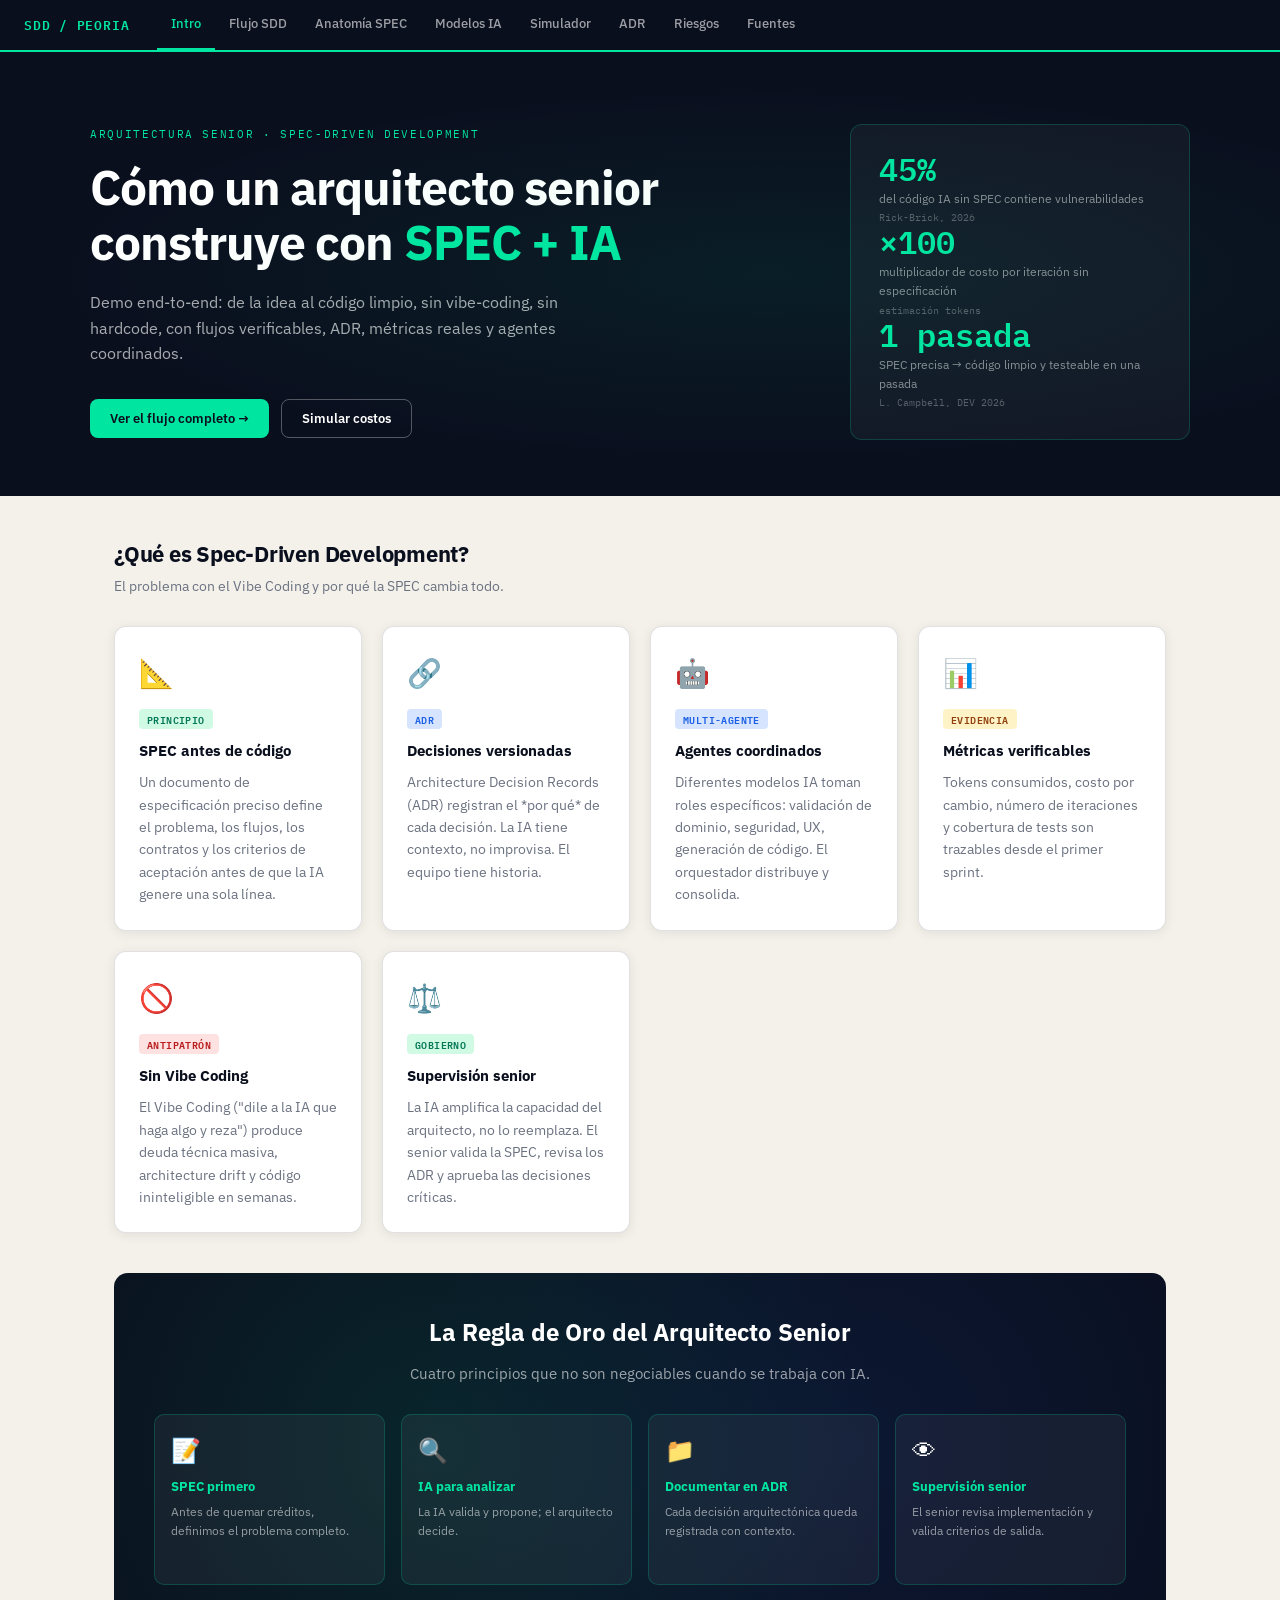
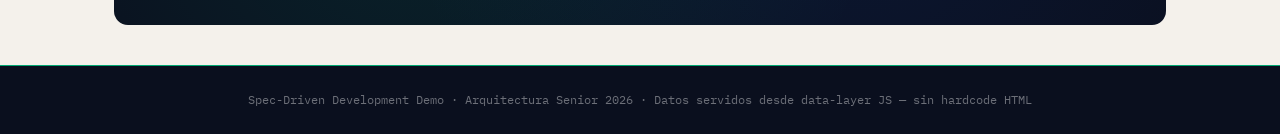
==== index.html @ 41641bf5 "Add index" ====
<!DOCTYPE html>
<html lang="es">
<head>
<meta charset="UTF-8">
<meta name="viewport" content="width=device-width, initial-scale=1.0">
<title>Spec-Driven Development — Demo Arquitectura Senior</title>
<link rel="preconnect" href="https://fonts.googleapis.com">
<link href="https://fonts.googleapis.com/css2?family=IBM+Plex+Mono:wght@300;400;600&family=IBM+Plex+Sans:wght@300;400;600;700&display=swap" rel="stylesheet">
<style>
/* ══════════════════════════════════════
   DESIGN SYSTEM — CSS VARIABLES
══════════════════════════════════════ */
:root {
  --ink:       #0a0f1e;
  --paper:     #f4f1eb;
  --signal:    #00e5a0;
  --signal-dim:#00a872;
  --accent:    #ff4b6e;
  --blue:      #1a5fe4;
  --blue-lt:   #d6e4ff;
  --warn:      #f59e0b;
  --muted:     #6b7280;
  --border:    rgba(10,15,30,0.12);
  --card-bg:   #ffffff;
  --mono:      'IBM Plex Mono', monospace;
  --sans:      'IBM Plex Sans', sans-serif;
  --radius:    8px;
  --shadow:    0 2px 12px rgba(10,15,30,0.08);
  --shadow-lg: 0 8px 40px rgba(10,15,30,0.13);
}

/* ══════════════════════════════════════
   RESET + BASE
══════════════════════════════════════ */
*, *::before, *::after { box-sizing: border-box; margin: 0; padding: 0; }
html { scroll-behavior: smooth; }
body {
  font-family: var(--sans);
  background: var(--paper);
  color: var(--ink);
  min-height: 100vh;
  font-size: 15px;
  line-height: 1.6;
}
a { color: var(--blue); text-decoration: none; }
a:hover { text-decoration: underline; }
code, .mono { font-family: var(--mono); }

/* ══════════════════════════════════════
   NAV
══════════════════════════════════════ */
nav {
  position: sticky;
  top: 0;
  z-index: 100;
  background: var(--ink);
  color: #fff;
  display: flex;
  align-items: center;
  gap: 0;
  height: 52px;
  padding: 0 24px;
  border-bottom: 2px solid var(--signal);
  overflow-x: auto;
}
nav .brand {
  font-family: var(--mono);
  font-size: 13px;
  color: var(--signal);
  letter-spacing: 0.06em;
  white-space: nowrap;
  margin-right: 28px;
  font-weight: 600;
}
nav button {
  background: none;
  border: none;
  color: rgba(255,255,255,0.6);
  font-family: var(--sans);
  font-size: 13px;
  padding: 0 14px;
  height: 52px;
  cursor: pointer;
  white-space: nowrap;
  transition: color 0.15s, border-bottom 0.15s;
  border-bottom: 3px solid transparent;
  font-weight: 500;
}
nav button:hover { color: #fff; }
nav button.active { color: var(--signal); border-bottom-color: var(--signal); }

/* ══════════════════════════════════════
   HERO
══════════════════════════════════════ */
.hero {
  background: var(--ink);
  color: #fff;
  padding: 72px 24px 56px;
  position: relative;
  overflow: hidden;
}
.hero::before {
  content: '';
  position: absolute;
  inset: 0;
  background: radial-gradient(ellipse 80% 60% at 60% 50%, rgba(0,229,160,0.07) 0%, transparent 70%);
  pointer-events: none;
}
.hero-grid {
  max-width: 1100px;
  margin: 0 auto;
  display: grid;
  grid-template-columns: 1fr 340px;
  gap: 48px;
  align-items: center;
}
.hero-eyebrow {
  font-family: var(--mono);
  font-size: 11px;
  color: var(--signal);
  letter-spacing: 0.15em;
  text-transform: uppercase;
  margin-bottom: 16px;
}
.hero h1 {
  font-size: clamp(28px, 4vw, 48px);
  font-weight: 700;
  line-height: 1.15;
  margin-bottom: 20px;
  letter-spacing: -0.02em;
}
.hero h1 span { color: var(--signal); }
.hero-sub {
  color: rgba(255,255,255,0.65);
  font-size: 16px;
  max-width: 520px;
  margin-bottom: 32px;
}
.hero-ctas { display: flex; gap: 12px; flex-wrap: wrap; }
.btn {
  display: inline-flex;
  align-items: center;
  gap: 6px;
  padding: 10px 20px;
  border-radius: var(--radius);
  font-size: 13px;
  font-weight: 600;
  cursor: pointer;
  border: none;
  transition: transform 0.12s, box-shadow 0.12s, opacity 0.12s;
  font-family: var(--sans);
}
.btn:hover { transform: translateY(-1px); box-shadow: 0 4px 16px rgba(0,0,0,0.2); }
.btn:active { transform: none; }
.btn-primary { background: var(--signal); color: var(--ink); }
.btn-outline { background: transparent; color: #fff; border: 1.5px solid rgba(255,255,255,0.3); }
.btn-outline:hover { border-color: var(--signal); color: var(--signal); }
.btn-sm { padding: 7px 14px; font-size: 12px; }

.hero-stat-box {
  background: rgba(255,255,255,0.04);
  border: 1px solid rgba(0,229,160,0.2);
  border-radius: 12px;
  padding: 28px;
  display: flex;
  flex-direction: column;
  gap: 20px;
}
.hero-stat {
  display: flex;
  flex-direction: column;
}
.hero-stat .num {
  font-family: var(--mono);
  font-size: 32px;
  font-weight: 600;
  color: var(--signal);
  line-height: 1;
}
.hero-stat .label {
  font-size: 12px;
  color: rgba(255,255,255,0.5);
  margin-top: 4px;
}
.hero-stat .src {
  font-size: 10px;
  color: rgba(255,255,255,0.3);
  font-family: var(--mono);
  margin-top: 2px;
}

/* ══════════════════════════════════════
   LAYOUT
══════════════════════════════════════ */
.page { display: none; animation: fadeIn 0.2s ease; }
.page.active { display: block; }
@keyframes fadeIn { from { opacity: 0; transform: translateY(6px); } to { opacity: 1; transform: none; } }

.container {
  max-width: 1100px;
  margin: 0 auto;
  padding: 40px 24px;
}

.section-head {
  margin-bottom: 28px;
}
.section-head h2 {
  font-size: 22px;
  font-weight: 700;
  letter-spacing: -0.01em;
}
.section-head p {
  color: var(--muted);
  font-size: 14px;
  margin-top: 4px;
}
.tag {
  display: inline-block;
  font-family: var(--mono);
  font-size: 10px;
  padding: 2px 8px;
  border-radius: 4px;
  background: var(--blue-lt);
  color: var(--blue);
  letter-spacing: 0.04em;
  font-weight: 600;
  text-transform: uppercase;
  margin-right: 6px;
  margin-bottom: 10px;
}
.tag.green { background: #d1fae5; color: #047857; }
.tag.red   { background: #fee2e2; color: #b91c1c; }
.tag.warn  { background: #fef3c7; color: #92400e; }
.tag.mono  { background: var(--ink); color: var(--signal); }

/* ══════════════════════════════════════
   CARDS
══════════════════════════════════════ */
.card {
  background: var(--card-bg);
  border: 1px solid var(--border);
  border-radius: 12px;
  padding: 24px;
  box-shadow: var(--shadow);
}
.card-grid {
  display: grid;
  gap: 20px;
}
.card-grid.col2 { grid-template-columns: repeat(auto-fit, minmax(300px, 1fr)); }
.card-grid.col3 { grid-template-columns: repeat(auto-fit, minmax(220px, 1fr)); }
.card h3 {
  font-size: 15px;
  font-weight: 700;
  margin-bottom: 8px;
}
.card p { font-size: 14px; color: var(--muted); }

/* ══════════════════════════════════════
   FLOW / TIMELINE
══════════════════════════════════════ */
.flow {
  display: flex;
  flex-direction: column;
  gap: 0;
  position: relative;
}
.flow-step {
  display: grid;
  grid-template-columns: 48px 1fr;
  gap: 0 20px;
  position: relative;
}
.flow-step + .flow-step .step-line { top: 0; }
.step-col {
  display: flex;
  flex-direction: column;
  align-items: center;
}
.step-num {
  width: 40px;
  height: 40px;
  border-radius: 50%;
  background: var(--ink);
  color: var(--signal);
  display: flex;
  align-items: center;
  justify-content: center;
  font-family: var(--mono);
  font-size: 13px;
  font-weight: 600;
  flex-shrink: 0;
  position: relative;
  z-index: 2;
  border: 2px solid var(--signal);
}
.step-line {
  flex: 1;
  width: 2px;
  background: linear-gradient(to bottom, var(--signal), var(--border));
  min-height: 32px;
}
.step-body {
  padding: 4px 0 36px;
}
.step-body h4 {
  font-size: 15px;
  font-weight: 700;
  margin-bottom: 6px;
}
.step-body p { font-size: 13.5px; color: var(--muted); margin-bottom: 10px; }
.step-body .detail {
  background: var(--paper);
  border-left: 3px solid var(--signal);
  border-radius: 0 6px 6px 0;
  padding: 10px 14px;
  font-size: 13px;
  color: var(--ink);
}
.step-body .detail strong { color: var(--signal-dim); }

/* ══════════════════════════════════════
   TABLE
══════════════════════════════════════ */
.table-wrap { overflow-x: auto; border-radius: 10px; border: 1px solid var(--border); }
table { width: 100%; border-collapse: collapse; font-size: 13.5px; }
thead th {
  background: var(--ink);
  color: var(--signal);
  font-family: var(--mono);
  font-size: 11px;
  letter-spacing: 0.08em;
  text-transform: uppercase;
  padding: 12px 16px;
  text-align: left;
  font-weight: 400;
}
tbody tr { border-bottom: 1px solid var(--border); }
tbody tr:last-child { border: none; }
tbody tr:hover { background: rgba(0,229,160,0.04); }
tbody td { padding: 11px 16px; vertical-align: top; }
tbody td:first-child { font-weight: 600; }
.badge {
  display: inline-block;
  padding: 2px 8px;
  border-radius: 20px;
  font-size: 11px;
  font-weight: 600;
}
.badge.green { background: #d1fae5; color: #047857; }
.badge.blue  { background: var(--blue-lt); color: var(--blue); }
.badge.red   { background: #fee2e2; color: #b91c1c; }

/* ══════════════════════════════════════
   SIMULATOR
══════════════════════════════════════ */
.sim-grid {
  display: grid;
  grid-template-columns: 1fr 1fr;
  gap: 24px;
  align-items: start;
}
.sim-form label {
  display: block;
  font-size: 12px;
  font-weight: 600;
  color: var(--muted);
  text-transform: uppercase;
  letter-spacing: 0.06em;
  margin-bottom: 5px;
}
.sim-form select,
.sim-form input[type=range],
.sim-form input[type=number] {
  width: 100%;
  font-family: var(--sans);
  font-size: 14px;
  padding: 9px 12px;
  border: 1.5px solid var(--border);
  border-radius: var(--radius);
  background: var(--paper);
  color: var(--ink);
  margin-bottom: 18px;
  appearance: none;
  outline: none;
  transition: border-color 0.15s;
}
.sim-form select:focus,
.sim-form input:focus { border-color: var(--signal); }
.sim-form input[type=range] {
  padding: 0;
  height: 6px;
  accent-color: var(--signal);
  background: var(--border);
  cursor: pointer;
}
.sim-result {
  background: var(--ink);
  border-radius: 12px;
  padding: 28px;
  color: #fff;
  font-family: var(--mono);
}
.sim-result .res-label {
  font-size: 11px;
  color: rgba(255,255,255,0.4);
  letter-spacing: 0.08em;
  text-transform: uppercase;
  margin-bottom: 4px;
}
.sim-result .res-val {
  font-size: 36px;
  color: var(--signal);
  font-weight: 600;
  margin-bottom: 20px;
}
.sim-breakdown {
  display: flex;
  flex-direction: column;
  gap: 8px;
}
.sim-breakdown .row {
  display: flex;
  justify-content: space-between;
  font-size: 12px;
  border-bottom: 1px solid rgba(255,255,255,0.07);
  padding-bottom: 6px;
  color: rgba(255,255,255,0.65);
}
.sim-breakdown .row span:last-child { color: #fff; font-weight: 600; }
.mini-chart {
  margin-top: 20px;
  display: flex;
  gap: 8px;
  align-items: flex-end;
  height: 80px;
}
.mini-bar {
  flex: 1;
  border-radius: 4px 4px 0 0;
  min-height: 8px;
  transition: height 0.35s cubic-bezier(0.34,1.56,0.64,1);
  display: flex;
  align-items: flex-start;
  justify-content: center;
  padding-top: 4px;
  font-size: 10px;
  font-weight: 600;
}

/* ══════════════════════════════════════
   SPEC ANATOMY
══════════════════════════════════════ */
.spec-anatomy {
  display: grid;
  grid-template-columns: 1fr 1fr;
  gap: 24px;
}
.spec-block {
  border: 1px solid var(--border);
  border-radius: 10px;
  overflow: hidden;
}
.spec-block-head {
  background: var(--ink);
  color: var(--signal);
  font-family: var(--mono);
  font-size: 11px;
  letter-spacing: 0.08em;
  text-transform: uppercase;
  padding: 10px 16px;
}
.spec-block-body {
  padding: 16px;
  background: #fff;
  font-size: 13px;
}
.spec-block-body li {
  list-style: none;
  padding: 5px 0;
  border-bottom: 1px solid var(--border);
  display: flex;
  align-items: flex-start;
  gap: 8px;
}
.spec-block-body li:last-child { border: none; }
.spec-block-body li::before {
  content: '→';
  color: var(--signal-dim);
  font-family: var(--mono);
  flex-shrink: 0;
}

/* ══════════════════════════════════════
   QUOTES
══════════════════════════════════════ */
.quote-card {
  border-left: 4px solid var(--signal);
  background: var(--card-bg);
  border-radius: 0 10px 10px 0;
  padding: 18px 20px;
  margin-bottom: 16px;
  box-shadow: var(--shadow);
}
.quote-card blockquote {
  font-size: 15px;
  font-style: italic;
  color: var(--ink);
  margin-bottom: 8px;
  line-height: 1.6;
}
.quote-card cite {
  font-size: 12px;
  color: var(--muted);
  font-family: var(--mono);
}

/* ══════════════════════════════════════
   ADR
══════════════════════════════════════ */
.adr-card {
  border: 1px solid var(--border);
  border-radius: 10px;
  overflow: hidden;
  margin-bottom: 16px;
}
.adr-head {
  display: flex;
  align-items: center;
  gap: 12px;
  padding: 14px 18px;
  background: var(--paper);
  cursor: pointer;
  user-select: none;
}
.adr-head:hover { background: #ede9e0; }
.adr-id {
  font-family: var(--mono);
  font-size: 11px;
  color: var(--muted);
  flex-shrink: 0;
}
.adr-title { font-size: 14px; font-weight: 600; flex: 1; }
.adr-status { font-size: 11px; }
.adr-chevron {
  font-size: 12px;
  color: var(--muted);
  transition: transform 0.2s;
}
.adr-body {
  display: none;
  padding: 18px;
  background: #fff;
  font-size: 13.5px;
  color: var(--ink);
  border-top: 1px solid var(--border);
}
.adr-body.open { display: block; }
.adr-body h5 {
  font-size: 11px;
  font-family: var(--mono);
  text-transform: uppercase;
  letter-spacing: 0.08em;
  color: var(--muted);
  margin: 12px 0 4px;
}
.adr-body h5:first-child { margin-top: 0; }

/* ══════════════════════════════════════
   RISK MATRIX
══════════════════════════════════════ */
.risk-grid {
  display: grid;
  grid-template-columns: repeat(3, 1fr);
  gap: 14px;
}
.risk-item {
  background: var(--card-bg);
  border: 1px solid var(--border);
  border-radius: 10px;
  padding: 18px;
  border-top: 4px solid;
}
.risk-item.high { border-top-color: var(--accent); }
.risk-item.med  { border-top-color: var(--warn); }
.risk-item.low  { border-top-color: var(--signal); }
.risk-label {
  font-size: 10px;
  font-weight: 700;
  text-transform: uppercase;
  letter-spacing: 0.1em;
  margin-bottom: 6px;
}
.risk-item.high .risk-label { color: var(--accent); }
.risk-item.med  .risk-label { color: var(--warn); }
.risk-item.low  .risk-label { color: var(--signal-dim); }
.risk-item h4 { font-size: 14px; margin-bottom: 6px; }
.risk-item p  { font-size: 12.5px; color: var(--muted); }
.risk-item .mit {
  margin-top: 10px;
  padding: 8px 10px;
  background: var(--paper);
  border-radius: 6px;
  font-size: 12px;
  font-style: italic;
}

/* ══════════════════════════════════════
   GOLDEN RULE
══════════════════════════════════════ */
.golden {
  background: var(--ink);
  border-radius: 14px;
  padding: 40px;
  color: #fff;
  text-align: center;
  position: relative;
  overflow: hidden;
}
.golden::before {
  content: '';
  position: absolute;
  inset: 0;
  background: radial-gradient(circle at 30% 50%, rgba(0,229,160,0.1), transparent 60%),
              radial-gradient(circle at 70% 50%, rgba(26,95,228,0.1), transparent 60%);
}
.golden h2 {
  font-size: 24px;
  font-weight: 700;
  margin-bottom: 10px;
  position: relative;
}
.golden p { color: rgba(255,255,255,0.6); position: relative; margin-bottom: 28px; }
.golden-rules {
  display: grid;
  grid-template-columns: repeat(auto-fit, minmax(200px, 1fr));
  gap: 16px;
  position: relative;
  text-align: left;
}
.golden-rule-item {
  background: rgba(255,255,255,0.05);
  border: 1px solid rgba(0,229,160,0.2);
  border-radius: 10px;
  padding: 16px;
}
.golden-rule-item .icon { font-size: 24px; margin-bottom: 8px; }
.golden-rule-item h4 { font-size: 13px; font-weight: 700; color: var(--signal); margin-bottom: 4px; }
.golden-rule-item p { font-size: 12px; color: rgba(255,255,255,0.55); }

/* ══════════════════════════════════════
   FOOTER
══════════════════════════════════════ */
footer {
  background: var(--ink);
  color: rgba(255,255,255,0.4);
  text-align: center;
  padding: 24px;
  font-family: var(--mono);
  font-size: 12px;
  border-top: 1px solid var(--signal-dim);
}

/* ══════════════════════════════════════
   RESPONSIVE
══════════════════════════════════════ */
@media (max-width: 720px) {
  .hero-grid  { grid-template-columns: 1fr; }
  .hero-stat-box { display: none; }
  .sim-grid   { grid-template-columns: 1fr; }
  .spec-anatomy { grid-template-columns: 1fr; }
  .risk-grid  { grid-template-columns: 1fr; }
}
</style>
</head>
<body>

<!-- ═══════════════════════ NAV ═══════════════════════ -->
<nav>
  <div class="brand">SDD / PEORIA</div>
  <button class="active" onclick="showPage('intro',this)">Intro</button>
  <button onclick="showPage('flujo',this)">Flujo SDD</button>
  <button onclick="showPage('spec',this)">Anatomía SPEC</button>
  <button onclick="showPage('modelos',this)">Modelos IA</button>
  <button onclick="showPage('sim',this)">Simulador</button>
  <button onclick="showPage('adr',this)">ADR</button>
  <button onclick="showPage('riesgos',this)">Riesgos</button>
  <button onclick="showPage('fuentes',this)">Fuentes</button>
</nav>

<!-- ═══════════════════════ HERO ═══════════════════════ -->
<div class="hero">
  <div class="hero-grid">
    <div>
      <div class="hero-eyebrow">Arquitectura Senior · Spec-Driven Development</div>
      <h1>Cómo un arquitecto senior<br>construye con <span>SPEC + IA</span></h1>
      <p class="hero-sub">
        Demo end-to-end: de la idea al código limpio, sin vibe-coding, sin hardcode,
        con flujos verificables, ADR, métricas reales y agentes coordinados.
      </p>
      <div class="hero-ctas">
        <button class="btn btn-primary" onclick="showPage('flujo', document.querySelectorAll('nav button')[1])">Ver el flujo completo →</button>
        <button class="btn btn-outline" onclick="showPage('sim', document.querySelectorAll('nav button')[4])">Simular costos</button>
      </div>
    </div>
    <div class="hero-stat-box">
      <!-- stats rendered by JS from DATA layer -->
      <div id="hero-stats"></div>
    </div>
  </div>
</div>

<!-- ═══════════════════════ PAGES ═══════════════════════ -->

<!-- PAGE: INTRO -->
<div id="page-intro" class="page active">
  <div class="container">
    <div class="section-head">
      <h2>¿Qué es Spec-Driven Development?</h2>
      <p>El problema con el Vibe Coding y por qué la SPEC cambia todo.</p>
    </div>
    <div id="intro-cards" class="card-grid col3"></div>

    <div style="margin-top:40px;" class="golden" id="golden-rule-section"></div>
  </div>
</div>

<!-- PAGE: FLUJO -->
<div id="page-flujo" class="page">
  <div class="container">
    <div class="section-head">
      <h2>Flujo completo — De la idea al código</h2>
      <p>Cada paso con responsables, artefactos y criterios de salida. Sin hardcode.</p>
    </div>
    <div id="flow-render" class="flow"></div>
  </div>
</div>

<!-- PAGE: SPEC -->
<div id="page-spec" class="page">
  <div class="container">
    <div class="section-head">
      <h2>Anatomía de una SPEC</h2>
      <p>Qué contiene, qué evita, y por qué cada sección existe.</p>
    </div>
    <div class="spec-anatomy" id="spec-anatomy"></div>
    <div style="margin-top:32px;" class="section-head">
      <h2>Ejemplo de SPEC real: Login seguro</h2>
    </div>
    <div class="card" id="spec-example"></div>
  </div>
</div>

<!-- PAGE: MODELOS -->
<div id="page-modelos" class="page">
  <div class="container">
    <div class="section-head">
      <h2>Catálogo de Modelos IA</h2>
      <p>Datos generados dinámicamente desde el data-layer. Sin hardcode en HTML.</p>
    </div>
    <div class="table-wrap">
      <table>
        <thead id="models-thead"></thead>
        <tbody id="models-tbody"></tbody>
      </table>
    </div>
    <div style="margin-top:28px;" class="section-head">
      <h2>Agentes y roles en Spec-Driven</h2>
      <p>Cómo se coordinan los modelos según el tipo de tarea.</p>
    </div>
    <div class="card-grid col3" id="agents-grid"></div>
  </div>
</div>

<!-- PAGE: SIMULADOR -->
<div id="page-sim" class="page">
  <div class="container">
    <div class="section-head">
      <h2>Simulador de costos IA</h2>
      <p>Calcula el costo real de iterar con o sin SPEC. Todos los valores son dinámicos.</p>
    </div>
    <div class="sim-grid">
      <div class="sim-form card" id="sim-form-card"></div>
      <div class="sim-result" id="sim-result-card">
        <div class="res-label">Costo estimado</div>
        <div class="res-val" id="sim-cost">USD 0.00</div>
        <div class="sim-breakdown" id="sim-breakdown"></div>
        <div class="mini-chart" id="mini-chart"></div>
      </div>
    </div>
  </div>
</div>

<!-- PAGE: ADR -->
<div id="page-adr" class="page">
  <div class="container">
    <div class="section-head">
      <h2>Architecture Decision Records (ADR)</h2>
      <p>Decisions versionadas. La IA necesita contexto, no improvisación.</p>
    </div>
    <div id="adr-list"></div>
  </div>
</div>

<!-- PAGE: RIESGOS -->
<div id="page-riesgos" class="page">
  <div class="container">
    <div class="section-head">
      <h2>Matriz de Riesgos</h2>
      <p>Lo que pasa cuando no hay SPEC. Evidencia y mitigación.</p>
    </div>
    <div class="risk-grid" id="risk-grid"></div>
  </div>
</div>

<!-- PAGE: FUENTES -->
<div id="page-fuentes" class="page">
  <div class="container">
    <div class="section-head">
      <h2>Fuentes y Evidencia</h2>
      <p>Toda afirmación tiene respaldo. Libros, papers y comunidades verificables.</p>
    </div>
    <div id="quotes-list"></div>
    <div style="margin-top:32px;" class="section-head">
      <h2>Repositorios y herramientas</h2>
    </div>
    <div class="card-grid col2" id="repos-grid"></div>
  </div>
</div>

<footer>
  Spec-Driven Development Demo · Arquitectura Senior 2026 · Datos servidos desde data-layer JS — sin hardcode HTML
</footer>

<!-- ═══════════════════════ DATA LAYER ═══════════════════════ -->
<script>
/* ────────────────────────────────────────────────────────────
   DATA LAYER — única fuente de verdad.
   Cambiar aquí actualiza TODO el UI automáticamente.
──────────────────────────────────────────────────────────── */
const DATA = {

  heroStats: [
    { num: "45%",  label: "del código IA sin SPEC contiene vulnerabilidades", src: "Rick-Brick, 2026" },
    { num: "×100", label: "multiplicador de costo por iteración sin especificación", src: "estimación tokens" },
    { num: "1 pasada", label: "SPEC precisa → código limpio y testeable en una pasada", src: "L. Campbell, DEV 2026" },
  ],

  introPillars: [
    {
      icon: "📐",
      title: "SPEC antes de código",
      body: "Un documento de especificación preciso define el problema, los flujos, los contratos y los criterios de aceptación antes de que la IA genere una sola línea.",
      tag: "Principio",
      tagType: "green"
    },
    {
      icon: "🔗",
      title: "Decisiones versionadas",
      body: "Architecture Decision Records (ADR) registran el *por qué* de cada decisión. La IA tiene contexto, no improvisa. El equipo tiene historia.",
      tag: "ADR",
      tagType: "blue"
    },
    {
      icon: "🤖",
      title: "Agentes coordinados",
      body: "Diferentes modelos IA toman roles específicos: validación de dominio, seguridad, UX, generación de código. El orquestador distribuye y consolida.",
      tag: "Multi-agente",
      tagType: ""
    },
    {
      icon: "📊",
      title: "Métricas verificables",
      body: "Tokens consumidos, costo por cambio, número de iteraciones y cobertura de tests son trazables desde el primer sprint.",
      tag: "Evidencia",
      tagType: "warn"
    },
    {
      icon: "🚫",
      title: "Sin Vibe Coding",
      body: "El Vibe Coding (\"dile a la IA que haga algo y reza\") produce deuda técnica masiva, architecture drift y código ininteligible en semanas.",
      tag: "Antipatrón",
      tagType: "red"
    },
    {
      icon: "⚖️",
      title: "Supervisión senior",
      body: "La IA amplifica la capacidad del arquitecto, no lo reemplaza. El senior valida la SPEC, revisa los ADR y aprueba las decisiones críticas.",
      tag: "Gobierno",
      tagType: "green"
    },
  ],

  goldenRules: [
    { icon: "📝", title: "SPEC primero",         body: "Antes de quemar créditos, definimos el problema completo." },
    { icon: "🔍", title: "IA para analizar",     body: "La IA valida y propone; el arquitecto decide." },
    { icon: "📁", title: "Documentar en ADR",    body: "Cada decisión arquitectónica queda registrada con contexto." },
    { icon: "👁", title: "Supervisión senior",   body: "El senior revisa implementación y valida criterios de salida." },
  ],

  flowSteps: [
    {
      num: "01",
      title: "Problema y contexto",
      role: "Arquitecto Senior",
      body: "Define el problema con precisión quirúrgica: qué debe hacer el sistema, qué NO debe hacer, stakeholders, restricciones de negocio.",
      detail: "→ Artefacto: Problem Statement Document (PSD)\n→ Criterio de salida: todos los stakeholders firman el problema",
    },
    {
      num: "02",
      title: "Mapeo de flujos (User Stories + Flows)",
      role: "Arquitecto + Product",
      body: "Diseñar los flujos principales como diagramas de secuencia o swimlanes. Ningún flujo implícito. Todo explícito y revisado.",
      detail: "→ Artefacto: Diagrama de secuencia (Mermaid/PlantUML)\n→ Criterio: edge cases documentados, happy path + error paths",
    },
    {
      num: "03",
      title: "SPEC técnica detallada",
      role: "Arquitecto Senior",
      body: "Contratos de API, schemas de datos, reglas de negocio, criterios de aceptación, consideraciones de seguridad y performance.",
      detail: "→ Artefacto: SPEC.md versionado en Git\n→ Criterio: SPEC revisada por peer + QA antes de pasar a IA",
    },
    {
      num: "04",
      title: "Validación con agentes IA",
      role: "Orquestador IA",
      body: "Agentes especializados analizan la SPEC: seguridad, dominio, UX/UI, compliance. Cada agente entrega un informe estructurado.",
      detail: "→ Artefacto: Informe de validación multi-agente\n→ Criterio: 0 bloqueantes de seguridad, dominio aprobado",
    },
    {
      num: "05",
      title: "Generación de código desde SPEC",
      role: "IA + Dev",
      body: "La IA genera código usando la SPEC como contexto completo. Una sola pasada, código limpio, testeable. Sin iteraciones especulativas.",
      detail: "→ Artefacto: PR con código + tests generados\n→ Criterio: cobertura >80%, build verde, lint limpio",
    },
    {
      num: "06",
      title: "Review + ADR",
      role: "Arquitecto Senior",
      body: "El arquitecto revisa el output de la IA, valida contra la SPEC, registra decisiones tomadas en ADR y aprueba o itera.",
      detail: "→ Artefacto: ADR actualizado, PR aprobado\n→ Criterio: SPEC cumplida, deuda técnica documentada",
    },
    {
      num: "07",
      title: "Deploy + observabilidad",
      role: "DevOps + Arquitecto",
      body: "Deploy con feature flags, métricas de tokens/costo registradas, logs de decisiones IA trazables en la plataforma de observabilidad.",
      detail: "→ Artefacto: Dashboard de métricas, logs en Datadog/GCP\n→ Criterio: SLOs definidos en SPEC cumplidos",
    },
  ],

  specSections: [
    {
      head: "Qué INCLUYE una buena SPEC",
      items: [
        "Descripción del problema y contexto de negocio",
        "Flujos de usuario (happy path + error paths)",
        "Contratos de API (endpoints, schemas, códigos de respuesta)",
        "Reglas de negocio y validaciones explícitas",
        "Criterios de aceptación medibles",
        "Consideraciones de seguridad y compliance",
        "Restricciones de performance (latencia, throughput)",
        "Decisiones arquitectónicas (patrón, tecnología, razón)",
      ]
    },
    {
      head: "Qué EVITA una buena SPEC",
      items: [
        "Lenguaje ambiguo ('el sistema debería ser rápido')",
        "Flujos implícitos no documentados",
        "Suposiciones sobre el estado actual del sistema",
        "Decisiones de implementación sin justificación",
        "Criterios de aceptación subjetivos",
        "Omitir edge cases y estados de error",
        "No versionar la SPEC junto al código",
        "SPEC desactualizada respecto a la implementación",
      ]
    }
  ],

  specExample: {
    title: "SPEC: Implementar Login Seguro con MFA",
    sections: [
      {
        head: "CONTEXTO",
        body: "El sistema de autenticación actual usa solo password. Se requiere MFA para cumplir SOC2. Afecta a 50k usuarios activos. Plazo: Sprint 14."
      },
      {
        head: "FLUJO PRINCIPAL",
        body: "Usuario ingresa email → Sistema valida existencia → Sistema envía TOTP por email/app → Usuario ingresa código → Sistema valida (ventana ±30s) → Genera JWT con claim mfa:true → Redirige a dashboard."
      },
      {
        head: "CONTRATOS API",
        body: "POST /auth/mfa/init → { userId } → { challengeId, expiresAt }\nPOST /auth/mfa/verify → { challengeId, code } → { accessToken, refreshToken } | 401 { error: 'invalid_code' | 'expired' }"
      },
      {
        head: "REGLAS DE NEGOCIO",
        body: "Código TOTP válido por 5 minutos. Máximo 3 intentos fallidos → bloqueo 15 min. Audit log obligatorio de cada intento (exitoso y fallido). Notificación por email en login desde nuevo dispositivo."
      },
      {
        head: "CRITERIOS DE ACEPTACIÓN",
        body: "✅ Tests unitarios cobertura >90% en lógica de validación. ✅ Pentesting sin bypass de MFA. ✅ Latencia p99 < 300ms. ✅ Sin regresión en tests existentes de auth."
      }
    ]
  },

  models: {
    headers: ["Modelo", "Proveedor", "Costo / 1M tokens", "Contexto", "Mejor uso en SDD", "Rol recomendado"],
    rows: [
      { model: "Claude Sonnet 4.6", provider: "Anthropic", cost: "$3.00 / $15.00",  ctx: "200k",  use: "Análisis SPEC, ADR, revisión",    role: "Arquitecto IA",   badge: "blue" },
      { model: "Claude Opus 4.6",   provider: "Anthropic", cost: "$15.00 / $75.00", ctx: "200k",  use: "Validación profunda, seguridad",  role: "Auditor senior",  badge: "blue" },
      { model: "GPT-4o",            provider: "OpenAI",    cost: "$2.50 / $10.00",  ctx: "128k",  use: "Generación rápida de código",    role: "Dev IA",          badge: "green" },
      { model: "Gemini 2.5 Pro",    provider: "Google",    cost: "$1.25 / $10.00",  ctx: "1M",    use: "Análisis de contexto largo",     role: "Analizador",      badge: "green" },
      { model: "o3",                provider: "OpenAI",    cost: "$10.00 / $40.00", ctx: "200k",  use: "Razonamiento complejo, debug",   role: "Razonador",       badge: "red" },
      { model: "Claude Haiku 4.5",  provider: "Anthropic", cost: "$0.80 / $4.00",   ctx: "200k",  use: "Tasks rápidos, clasificación",   role: "Worker rápido",   badge: "green" },
    ]
  },

  agents: [
    { icon: "🔒", title: "Agente Seguridad",  body: "Analiza SPEC para detectar vulnerabilidades, surface attack, OWASP top 10, autenticación y autorización." },
    { icon: "📋", title: "Agente Dominio",    body: "Valida reglas de negocio, contratos de datos e integridad lógica contra la especificación funcional." },
    { icon: "🎨", title: "Agente UX/UI",      body: "Evalúa flujos de usuario, accesibilidad (WCAG), consistencia de diseño y casos de error desde el usuario." },
    { icon: "⚙️", title: "Agente Generador", body: "Genera código limpio a partir de la SPEC validada. Produce tests unitarios y documentación inline automáticamente." },
    { icon: "📊", title: "Agente Métricas",  body: "Registra tokens consumidos, costo por tarea, latencia de respuestas y cobertura de tests en cada sprint." },
    { icon: "🎛", title: "Orquestador",       body: "Coordina agentes, distribuye tareas en paralelo, consolida resultados y genera el informe final en ADR." },
  ],

  simulatorModels: [
    { label: "Claude Haiku 4.5",  inputPer1M: 0.80,  outputPer1M: 4.00  },
    { label: "GPT-4o mini",       inputPer1M: 0.15,  outputPer1M: 0.60  },
    { label: "Claude Sonnet 4.6", inputPer1M: 3.00,  outputPer1M: 15.00 },
    { label: "GPT-4o",            inputPer1M: 2.50,  outputPer1M: 10.00 },
    { label: "Gemini 2.5 Pro",    inputPer1M: 1.25,  outputPer1M: 10.00 },
    { label: "Claude Opus 4.6",   inputPer1M: 15.00, outputPer1M: 75.00 },
    { label: "o3",                inputPer1M: 10.00, outputPer1M: 40.00 },
  ],

  adrs: [
    {
      id: "ADR-001",
      title: "Adoptar Spec-Driven Development como metodología estándar",
      status: "Aceptado",
      statusType: "green",
      context: "El equipo experimenta architecture drift y costos de tokens incontrolados tras adoptar Vibe Coding en el sprint 8. El 45% del código generado requirió reescritura completa.",
      decision: "Toda feature nueva requiere una SPEC revisada por arquitecto senior antes de iniciar generación con IA. La SPEC se versiona junto al código en el mismo PR.",
      consequences: "Positivo: reducción estimada del 80% en iteraciones de corrección. Positivo: trazabilidad completa de decisiones. Negativo: overhead inicial de 1-2 días por feature para redactar la SPEC.",
      alternatives: "Vibe Coding puro (descartado por evidencia), TDD como driver (insuficiente para contexto IA), documentación post-hoc (no previene el problema)."
    },
    {
      id: "ADR-002",
      title: "Multi-agente con modelos especializados por rol",
      status: "Aceptado",
      statusType: "green",
      context: "Un solo modelo general presenta sesgos según el dominio de validación. Seguridad requiere razonamiento diferente a generación de código o validación de UX.",
      decision: "Se adopta arquitectura multi-agente: Haiku para tareas rápidas de clasificación, Sonnet para análisis y ADR, Opus para auditorías de seguridad profundas, GPT-4o para generación rápida de código.",
      consequences: "Positivo: calidad superior por especialización. Positivo: costo optimizado (Haiku donde es suficiente). Negativo: complejidad de orquestación. Negativo: latencia adicional por coordinación.",
      alternatives: "Modelo único (descartado por costo y calidad), selección manual por dev (descartado por inconsistencia)."
    },
    {
      id: "ADR-003",
      title: "Versionar SPECs en Git junto al código fuente",
      status: "Aceptado",
      statusType: "green",
      context: "Las SPECs desactualizadas son peores que no tener SPEC. El equipo necesita que la especificación evolucione junto a la implementación con trazabilidad clara.",
      decision: "Cada SPEC vive en /docs/specs/{feature-name}.md en el mismo repositorio. El PR que implementa la feature incluye obligatoriamente la SPEC aprobada. Los ADR viven en /docs/adr/.",
      consequences: "Positivo: SPEC siempre en sync con código. Positivo: history de git muestra evolución de decisiones. Negativo: disciplina de equipo requerida para mantener SPECs al día.",
      alternatives: "Confluence/Notion (descartado por desincronización), sin documentación (descartado), Google Docs (descartado por sin versioning automático)."
    },
    {
      id: "ADR-004",
      title: "Definir umbral de tokens y alertas de costo por sprint",
      status: "En revisión",
      statusType: "warn",
      context: "Sin límites explícitos, el costo de tokens puede escalar x100 en un sprint sin SPEC. Se necesita un sistema de alertas que detenga el consumo irresponsable.",
      decision: "PENDIENTE: se evalúan tres opciones: (a) presupuesto fijo por feature, (b) alerta cuando iteraciones > 5 sobre la misma tarea, (c) umbral por sprint del equipo.",
      consequences: "La decisión afecta la autonomía de los devs y la velocidad. Demasiado restrictivo puede bloquear experimentación válida.",
      alternatives: "Sin límites (descartado), límite por dev (difícil de auditar), límite por feature (opción preferida pero requiere tooling)."
    },
  ],

  risks: [
    {
      level: "high",
      levelLabel: "RIESGO ALTO",
      title: "Architecture Drift",
      body: "La IA genera código que funciona pero diverge silenciosamente de la arquitectura definida. Sin SPEC, nadie lo detecta hasta que el sistema es inmantenible.",
      mitigation: "Mitigación: SPEC versionada + review de arquitecto en cada PR. ADR obligatorio para decisiones de patrón."
    },
    {
      level: "high",
      levelLabel: "RIESGO ALTO",
      title: "Callejón sin salida (Dead End)",
      body: "La IA genera miles de líneas de código incomprensibles para el equipo. Sin entendimiento, no se puede mantener, extender ni debuggear.",
      mitigation: "Mitigación: SPEC limita el scope de cada generación. Code review obligatorio. Documentación inline generada junto al código."
    },
    {
      level: "high",
      levelLabel: "RIESGO ALTO",
      title: "Vulnerabilidades de seguridad",
      body: "El 45% del código generado por IA sin especificación contiene vulnerabilidades. Inyección SQL, XSS, autenticación débil son frecuentes.",
      mitigation: "Mitigación: Agente de seguridad valida SPEC y código. Pentesting obligatorio antes de cada release."
    },
    {
      level: "med",
      levelLabel: "RIESGO MEDIO",
      title: "Consumo ineficiente de tokens",
      body: "Sin SPEC, cada corrección requiere volver a enviar todo el contexto. Las iteraciones se multiplican. Un cambio de USD 0.20 puede costar USD 20 sin control.",
      mitigation: "Mitigación: Simulador de costos + alertas por sprint. SPEC reduce iteraciones al mínimo necesario."
    },
    {
      level: "med",
      levelLabel: "RIESGO MEDIO",
      title: "SPEC desactualizada",
      body: "Una SPEC que no evoluciona con el código es peor que no tener SPEC. Genera falsa confianza y decisiones basadas en información incorrecta.",
      mitigation: "Mitigación: PR requiere actualización de SPEC como criterio de merge. Revisión de SPECs en cada sprint review."
    },
    {
      level: "low",
      levelLabel: "RIESGO BAJO",
      title: "Overhead inicial de documentación",
      body: "La redacción de la SPEC toma 1-2 días por feature. Equipos presionados pueden intentar saltarse el proceso.",
      mitigation: "Mitigación: Templates de SPEC predefinidos. El tiempo de SPEC se recupera en la primera iteración ahorrada."
    },
  ],

  quotes: [
    {
      text: "La única forma de ir rápido es ir bien.",
      author: "Robert C. Martin",
      source: "Clean Architecture, 2017"
    },
    {
      text: "Un agente de IA que recibe una especificación precisa genera código limpio y testeable en una sola pasada. Sin especificación, necesita diez pasadas para llegar al mismo resultado.",
      author: "Lewis Campbell",
      source: "DEV Community, 2026"
    },
    {
      text: "Tras el auge del Vibe Coding, el 45% del código generado por IA sin especificación contenía vulnerabilidades de seguridad críticas.",
      author: "Rick-Brick",
      source: "Security Analysis Report, 2026"
    },
    {
      text: "El Vibe Coding puede producir un prototipo en horas. Mantenerlo durante seis meses cuesta diez veces más que haberlo especificado correctamente desde el inicio.",
      author: "Kelsey Hightower",
      source: "Platform Engineering Conf, 2025"
    },
  ],

  repos: [
    {
      name: "Spec-Kit",
      url: "https://github.com/speckit",
      desc: "Toolkit open source con 90k+ estrellas. Templates de PRD, SPEC y ADR listos para usar. Evita Vibe Coding desde el primer commit.",
      tag: "MIT · 90k⭐"
    },
    {
      name: "OpenSpec",
      url: "https://github.com/openspec",
      desc: "Framework MIT con soporte para múltiples agentes IA. Ejemplo práctico: login paso a paso, con SPEC y tests generados.",
      tag: "MIT · Multi-agente"
    },
    {
      name: "spec-driven-ai-coding",
      url: "https://github.com/spec-driven-ai-coding",
      desc: "Plataforma multi-agente que integra con Cursor y VS Code. Orquesta GPT-4o, Claude y Gemini desde una sola interfaz.",
      tag: "Apache 2.0"
    },
    {
      name: "ADR Tools",
      url: "https://github.com/npryce/adr-tools",
      desc: "CLI para crear y gestionar ADR en cualquier proyecto. Integra con Git hooks para recordar al dev que documente las decisiones.",
      tag: "MIT · CLI"
    },
  ],

};

/* ────────────────────────────────────────────────────────────
   RENDER ENGINE
──────────────────────────────────────────────────────────── */

function renderAll() {
  renderHeroStats();
  renderIntroCards();
  renderGolden();
  renderFlow();
  renderSpecAnatomy();
  renderSpecExample();
  renderModels();
  renderAgents();
  renderSimulator();
  renderADRs();
  renderRisks();
  renderQuotes();
  renderRepos();
}

// HERO STATS
function renderHeroStats() {
  const el = document.getElementById('hero-stats');
  el.innerHTML = DATA.heroStats.map(s => `
    <div class="hero-stat">
      <span class="num">${s.num}</span>
      <span class="label">${s.label}</span>
      <span class="src">${s.src}</span>
    </div>
  `).join('');
}

// INTRO CARDS
function renderIntroCards() {
  const el = document.getElementById('intro-cards');
  el.innerHTML = DATA.introPillars.map(p => `
    <div class="card">
      <div style="font-size:28px;margin-bottom:12px">${p.icon}</div>
      <span class="tag ${p.tagType}">${p.tag}</span>
      <h3>${p.title}</h3>
      <p>${p.body}</p>
    </div>
  `).join('');
}

// GOLDEN
function renderGolden() {
  const el = document.getElementById('golden-rule-section');
  el.innerHTML = `
    <h2>La Regla de Oro del Arquitecto Senior</h2>
    <p>Cuatro principios que no son negociables cuando se trabaja con IA.</p>
    <div class="golden-rules">
      ${DATA.goldenRules.map(r => `
        <div class="golden-rule-item">
          <div class="icon">${r.icon}</div>
          <h4>${r.title}</h4>
          <p>${r.body}</p>
        </div>
      `).join('')}
    </div>
  `;
}

// FLOW
function renderFlow() {
  const el = document.getElementById('flow-render');
  el.innerHTML = DATA.flowSteps.map((step, i) => `
    <div class="flow-step">
      <div class="step-col">
        <div class="step-num">${step.num}</div>
        ${i < DATA.flowSteps.length - 1 ? '<div class="step-line"></div>' : ''}
      </div>
      <div class="step-body">
        <span class="tag mono">${step.role}</span>
        <h4>${step.title}</h4>
        <p>${step.body}</p>
        <div class="detail">${step.detail.split('\n').map(l=>`<div>${l}</div>`).join('')}</div>
      </div>
    </div>
  `).join('');
}

// SPEC ANATOMY
function renderSpecAnatomy() {
  const el = document.getElementById('spec-anatomy');
  el.innerHTML = DATA.specSections.map(s => `
    <div class="spec-block">
      <div class="spec-block-head">${s.head}</div>
      <div class="spec-block-body">
        <ul>
          ${s.items.map(i => `<li>${i}</li>`).join('')}
        </ul>
      </div>
    </div>
  `).join('');
}

// SPEC EXAMPLE
function renderSpecExample() {
  const ex = DATA.specExample;
  document.getElementById('spec-example').innerHTML = `
    <h3 style="margin-bottom:20px;font-size:16px;">${ex.title}</h3>
    ${ex.sections.map(s => `
      <div style="margin-bottom:16px;">
        <div style="font-family:var(--mono);font-size:11px;color:var(--muted);text-transform:uppercase;letter-spacing:0.08em;margin-bottom:6px;">${s.head}</div>
        <div style="font-size:13.5px;line-height:1.7;background:var(--paper);padding:12px 16px;border-radius:6px;white-space:pre-line;">${s.body}</div>
      </div>
    `).join('')}
  `;
}

// MODELS TABLE
function renderModels() {
  const m = DATA.models;
  document.getElementById('models-thead').innerHTML = `
    <tr>${m.headers.map(h => `<th>${h}</th>`).join('')}</tr>
  `;
  document.getElementById('models-tbody').innerHTML = m.rows.map(r => `
    <tr>
      <td>${r.model}</td>
      <td>${r.provider}</td>
      <td style="font-family:var(--mono);font-size:12px;">${r.cost}</td>
      <td style="font-family:var(--mono);font-size:12px;">${r.ctx}</td>
      <td>${r.use}</td>
      <td><span class="badge ${r.badge}">${r.role}</span></td>
    </tr>
  `).join('');
}

// AGENTS
function renderAgents() {
  document.getElementById('agents-grid').innerHTML = DATA.agents.map(a => `
    <div class="card">
      <div style="font-size:24px;margin-bottom:10px">${a.icon}</div>
      <h3>${a.title}</h3>
      <p>${a.body}</p>
    </div>
  `).join('');
}

// SIMULATOR
let simState = {
  modelIdx: 2, // Sonnet by default
  inputTokens: 50000,
  outputTokens: 10000,
  iterations: 10,
};

function renderSimulator() {
  const card = document.getElementById('sim-form-card');
  card.innerHTML = `
    <h3 style="margin-bottom:20px">Parámetros de simulación</h3>

    <label>Modelo IA</label>
    <select id="sim-model" onchange="simUpdate()">
      ${DATA.simulatorModels.map((m,i) => `
        <option value="${i}" ${i===simState.modelIdx?'selected':''}>${m.label}</option>
      `).join('')}
    </select>

    <label>Tokens de entrada: <strong id="lbl-input">${simState.inputTokens.toLocaleString()}</strong></label>
    <input type="range" min="1000" max="200000" step="1000"
      value="${simState.inputTokens}" id="sim-input"
      oninput="simState.inputTokens=+this.value;document.getElementById('lbl-input').textContent=Number(this.value).toLocaleString();simUpdate()">

    <label>Tokens de salida: <strong id="lbl-output">${simState.outputTokens.toLocaleString()}</strong></label>
    <input type="range" min="500" max="50000" step="500"
      value="${simState.outputTokens}" id="sim-output"
      oninput="simState.outputTokens=+this.value;document.getElementById('lbl-output').textContent=Number(this.value).toLocaleString();simUpdate()">

    <label>Iteraciones (sin SPEC: ×10): <strong id="lbl-iter">${simState.iterations}</strong></label>
    <input type="range" min="1" max="50" step="1"
      value="${simState.iterations}" id="sim-iter"
      oninput="simState.iterations=+this.value;document.getElementById('lbl-iter').textContent=this.value;simUpdate()">

    <div style="margin-top:8px;padding:12px;background:var(--paper);border-radius:8px;font-size:13px;color:var(--muted);">
      💡 Con SPEC → 1 iteración limpia.<br>
      Sin SPEC → multiplica iteraciones ×5 a ×10.
    </div>
  `;
  simUpdate();
}

function simUpdate() {
  const idx = parseInt(document.getElementById('sim-model')?.value ?? simState.modelIdx);
  simState.modelIdx = idx;
  const m = DATA.simulatorModels[idx];

  const costInput  = (simState.inputTokens  / 1_000_000) * m.inputPer1M  * simState.iterations;
  const costOutput = (simState.outputTokens / 1_000_000) * m.outputPer1M * simState.iterations;
  const total = costInput + costOutput;

  const conSpec    = (simState.inputTokens  / 1_000_000) * m.inputPer1M  * 1
                   + (simState.outputTokens / 1_000_000) * m.outputPer1M * 1;

  document.getElementById('sim-cost').textContent = `USD ${total.toFixed(4)}`;

  document.getElementById('sim-breakdown').innerHTML = `
    <div class="row"><span>Modelo</span><span>${m.label}</span></div>
    <div class="row"><span>Tokens entrada</span><span>${simState.inputTokens.toLocaleString()}</span></div>
    <div class="row"><span>Tokens salida</span><span>${simState.outputTokens.toLocaleString()}</span></div>
    <div class="row"><span>Iteraciones</span><span>${simState.iterations}</span></div>
    <div class="row"><span>Costo entrada</span><span>USD ${costInput.toFixed(4)}</span></div>
    <div class="row"><span>Costo salida</span><span>USD ${costOutput.toFixed(4)}</span></div>
    <div class="row" style="border:none;padding-top:8px;"><span style="color:var(--signal);">Con SPEC (1 iter)</span><span style="color:var(--signal);">USD ${conSpec.toFixed(4)}</span></div>
    <div class="row" style="border:none;"><span style="color:var(--accent);">Ahorro con SPEC</span><span style="color:var(--accent);">USD ${(total - conSpec).toFixed(4)}</span></div>
  `;

  // Mini bar chart
  const maxH = 72;
  const withoutH = Math.max(8, maxH);
  const withH    = Math.max(8, Math.round((conSpec / total) * maxH));
  document.getElementById('mini-chart').innerHTML = `
    <div class="mini-bar" style="background:var(--accent);height:${withoutH}px;color:rgba(255,255,255,0.8);align-items:flex-start;padding-top:4px;font-size:9px;flex-direction:column;gap:2px;">
      <span>Sin SPEC</span>
      <span>USD ${total.toFixed(3)}</span>
    </div>
    <div class="mini-bar" style="background:var(--signal);height:${withH}px;color:var(--ink);align-items:flex-start;padding-top:4px;font-size:9px;flex-direction:column;gap:2px;">
      <span>Con SPEC</span>
      <span>USD ${conSpec.toFixed(3)}</span>
    </div>
  `;
}

// ADR
function renderADRs() {
  document.getElementById('adr-list').innerHTML = DATA.adrs.map((a,i) => `
    <div class="adr-card">
      <div class="adr-head" onclick="toggleADR(${i})">
        <span class="adr-id">${a.id}</span>
        <span class="adr-title">${a.title}</span>
        <span class="badge ${a.statusType} adr-status">${a.status}</span>
        <span class="adr-chevron" id="adr-chev-${i}">▼</span>
      </div>
      <div class="adr-body" id="adr-body-${i}">
        <h5>Contexto</h5>
        <p>${a.context}</p>
        <h5>Decisión</h5>
        <p>${a.decision}</p>
        <h5>Consecuencias</h5>
        <p>${a.consequences}</p>
        <h5>Alternativas consideradas</h5>
        <p>${a.alternatives}</p>
      </div>
    </div>
  `).join('');
}

function toggleADR(i) {
  const body = document.getElementById(`adr-body-${i}`);
  const chev = document.getElementById(`adr-chev-${i}`);
  body.classList.toggle('open');
  chev.textContent = body.classList.contains('open') ? '▲' : '▼';
}

// RISKS
function renderRisks() {
  document.getElementById('risk-grid').innerHTML = DATA.risks.map(r => `
    <div class="risk-item ${r.level}">
      <div class="risk-label">${r.levelLabel}</div>
      <h4>${r.title}</h4>
      <p>${r.body}</p>
      <div class="mit">${r.mitigation}</div>
    </div>
  `).join('');
}

// QUOTES
function renderQuotes() {
  document.getElementById('quotes-list').innerHTML = DATA.quotes.map(q => `
    <div class="quote-card">
      <blockquote>"${q.text}"</blockquote>
      <cite>— ${q.author} · ${q.source}</cite>
    </div>
  `).join('');
}

// REPOS
function renderRepos() {
  document.getElementById('repos-grid').innerHTML = DATA.repos.map(r => `
    <div class="card">
      <div style="display:flex;align-items:center;gap:10px;margin-bottom:10px;">
        <h3 style="margin:0;font-family:var(--mono);font-size:14px;">${r.name}</h3>
        <span class="tag">${r.tag}</span>
      </div>
      <p>${r.desc}</p>
    </div>
  `).join('');
}

/* ────────────────────────────────────────────────────────────
   NAVIGATION
──────────────────────────────────────────────────────────── */
function showPage(id, btn) {
  document.querySelectorAll('.page').forEach(p => p.classList.remove('active'));
  document.querySelectorAll('nav button').forEach(b => b.classList.remove('active'));
  const page = document.getElementById('page-' + id);
  if (page) page.classList.add('active');
  if (btn) btn.classList.add('active');
  window.scrollTo({ top: 0, behavior: 'smooth' });
}

// BOOT
renderAll();
</script>
</body>
</html>
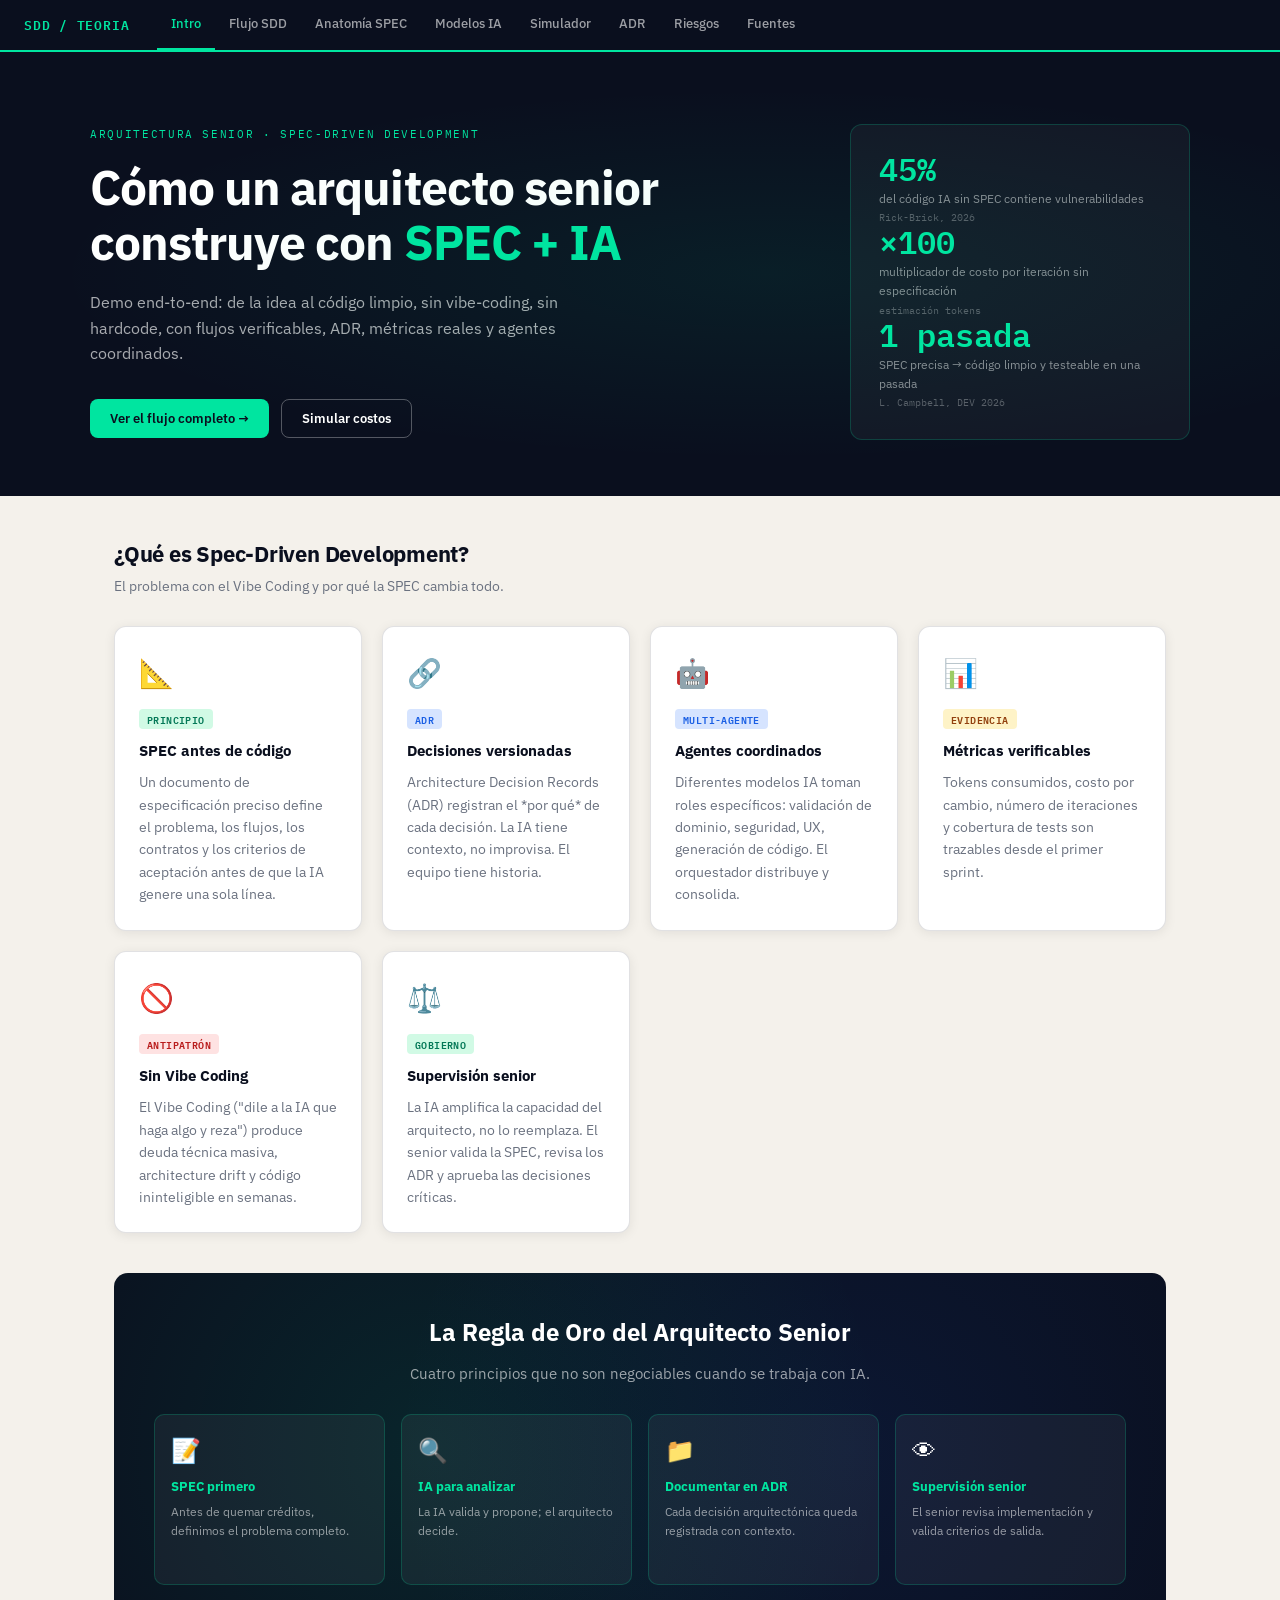
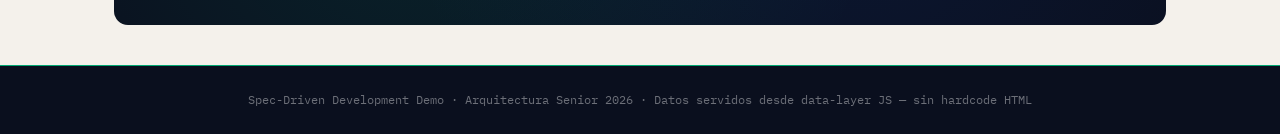
==== commit 1024e313: "Update brand name from 'PEORIA' to 'TEORIA'" ====
--- a/index.html
+++ b/index.html
@@ -678,7 +678,7 @@
 
 <!-- ═══════════════════════ NAV ═══════════════════════ -->
 <nav>
-  <div class="brand">SDD / PEORIA</div>
+  <div class="brand">SDD / TEORIA</div>
   <button class="active" onclick="showPage('intro',this)">Intro</button>
   <button onclick="showPage('flujo',this)">Flujo SDD</button>
   <button onclick="showPage('spec',this)">Anatomía SPEC</button>
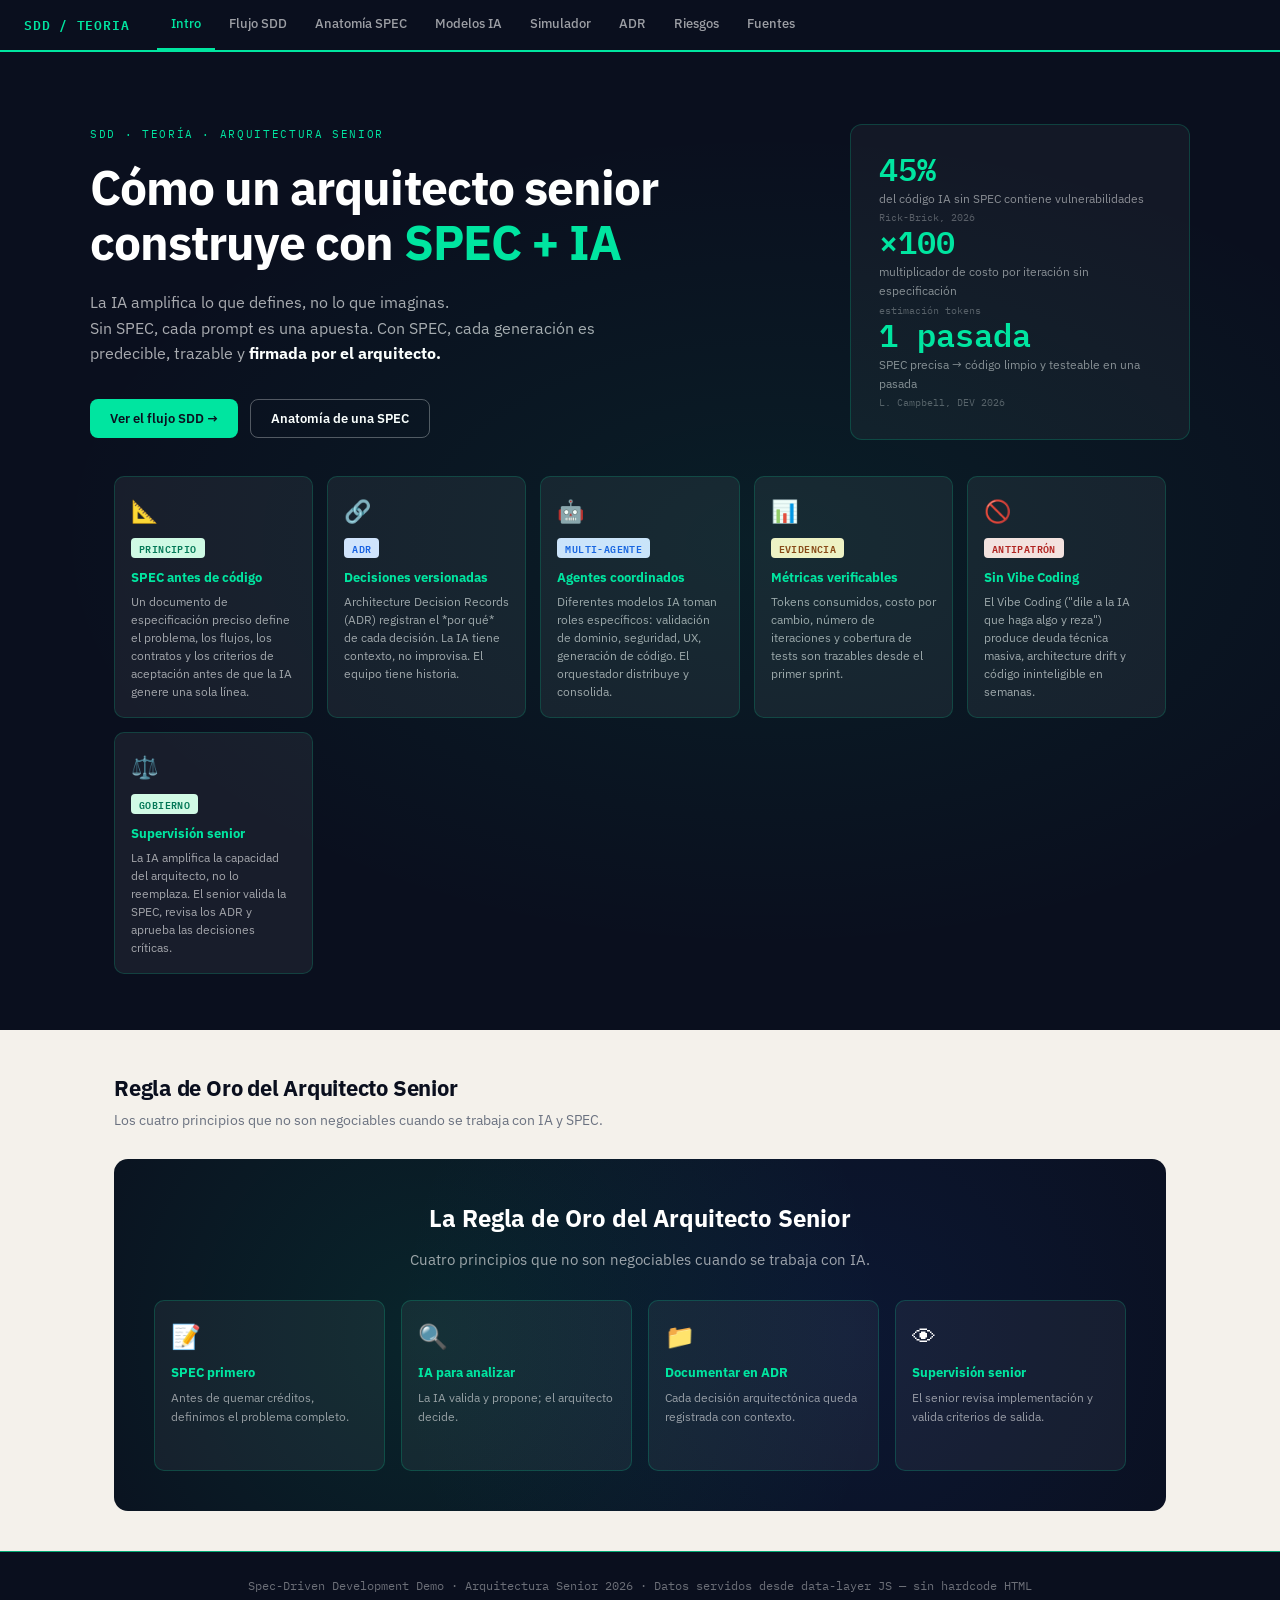
==== commit 7bc1023d: "Update hero section and render logic in index.html" ====
--- a/index.html
+++ b/index.html
@@ -11,21 +11,21 @@
    DESIGN SYSTEM — CSS VARIABLES
 ══════════════════════════════════════ */
 :root {
-  --ink:       #0a0f1e;
-  --paper:     #f4f1eb;
-  --signal:    #00e5a0;
+  --ink: #0a0f1e;
+  --paper: #f4f1eb;
+  --signal: #00e5a0;
   --signal-dim:#00a872;
-  --accent:    #ff4b6e;
-  --blue:      #1a5fe4;
-  --blue-lt:   #d6e4ff;
-  --warn:      #f59e0b;
-  --muted:     #6b7280;
-  --border:    rgba(10,15,30,0.12);
-  --card-bg:   #ffffff;
-  --mono:      'IBM Plex Mono', monospace;
-  --sans:      'IBM Plex Sans', sans-serif;
-  --radius:    8px;
-  --shadow:    0 2px 12px rgba(10,15,30,0.08);
+  --accent: #ff4b6e;
+  --blue: #1a5fe4;
+  --blue-lt: #d6e4ff;
+  --warn: #f59e0b;
+  --muted: #6b7280;
+  --border: rgba(10,15,30,0.12);
+  --card-bg: #ffffff;
+  --mono: 'IBM Plex Mono', monospace;
+  --sans: 'IBM Plex Sans', sans-serif;
+  --radius: 8px;
+  --shadow: 0 2px 12px rgba(10,15,30,0.08);
   --shadow-lg: 0 8px 40px rgba(10,15,30,0.13);
 }
 
@@ -230,9 +230,9 @@
   margin-bottom: 10px;
 }
 .tag.green { background: #d1fae5; color: #047857; }
-.tag.red   { background: #fee2e2; color: #b91c1c; }
-.tag.warn  { background: #fef3c7; color: #92400e; }
-.tag.mono  { background: var(--ink); color: var(--signal); }
+.tag.red { background: #fee2e2; color: #b91c1c; }
+.tag.warn { background: #fef3c7; color: #92400e; }
+.tag.mono { background: var(--ink); color: var(--signal); }
 
 /* ══════════════════════════════════════
    CARDS
@@ -243,19 +243,33 @@
   border-radius: 12px;
   padding: 24px;
   box-shadow: var(--shadow);
-}
+  transition: transform 0.2s ease, box-shadow 0.2s ease;
+  text-decoration: none; /* si usas <a> */
+  color: inherit;        /* mantiene colores del texto */
+}
+
+.card:hover {
+  transform: translateY(-4px);
+  box-shadow: 0 8px 16px rgba(0,0,0,0.15);
+  cursor: pointer;
+}
+
 .card-grid {
   display: grid;
   gap: 20px;
 }
 .card-grid.col2 { grid-template-columns: repeat(auto-fit, minmax(300px, 1fr)); }
 .card-grid.col3 { grid-template-columns: repeat(auto-fit, minmax(220px, 1fr)); }
+
 .card h3 {
   font-size: 15px;
   font-weight: 700;
   margin-bottom: 8px;
 }
-.card p { font-size: 14px; color: var(--muted); }
+.card p {
+  font-size: 14px;
+  color: var(--muted);
+}
 
 /* ══════════════════════════════════════
    FLOW / TIMELINE
@@ -349,8 +363,8 @@
   font-weight: 600;
 }
 .badge.green { background: #d1fae5; color: #047857; }
-.badge.blue  { background: var(--blue-lt); color: var(--blue); }
-.badge.red   { background: #fee2e2; color: #b91c1c; }
+.badge.blue { background: var(--blue-lt); color: var(--blue); }
+.badge.red { background: #fee2e2; color: #b91c1c; }
 
 /* ══════════════════════════════════════
    SIMULATOR
@@ -583,8 +597,8 @@
   border-top: 4px solid;
 }
 .risk-item.high { border-top-color: var(--accent); }
-.risk-item.med  { border-top-color: var(--warn); }
-.risk-item.low  { border-top-color: var(--signal); }
+.risk-item.med { border-top-color: var(--warn); }
+.risk-item.low { border-top-color: var(--signal); }
 .risk-label {
   font-size: 10px;
   font-weight: 700;
@@ -593,10 +607,10 @@
   margin-bottom: 6px;
 }
 .risk-item.high .risk-label { color: var(--accent); }
-.risk-item.med  .risk-label { color: var(--warn); }
-.risk-item.low  .risk-label { color: var(--signal-dim); }
+.risk-item.med .risk-label { color: var(--warn); }
+.risk-item.low .risk-label { color: var(--signal-dim); }
 .risk-item h4 { font-size: 14px; margin-bottom: 6px; }
-.risk-item p  { font-size: 12.5px; color: var(--muted); }
+.risk-item p { font-size: 12.5px; color: var(--muted); }
 .risk-item .mit {
   margin-top: 10px;
   padding: 8px 10px;
@@ -650,6 +664,28 @@
 .golden-rule-item p { font-size: 12px; color: rgba(255,255,255,0.55); }
 
 /* ══════════════════════════════════════
+   HERO PILLARS (intro)
+══════════════════════════════════════ */
+.hero-pillars {
+  max-width: 1100px;
+  margin: 36px auto 0;
+  padding: 0 24px;
+  display: none;
+  grid-template-columns: repeat(auto-fit, minmax(195px, 1fr));
+  gap: 14px;
+}
+.hero-pillars.visible { display: grid; }
+.hero-pillar {
+  background: rgba(255,255,255,0.06);
+  border: 1px solid rgba(0,229,160,0.18);
+  border-radius: 10px;
+  padding: 16px;
+}
+.hero-pillar .p-icon { font-size: 22px; margin-bottom: 8px; }
+.hero-pillar h4 { font-size: 13px; font-weight: 700; color: var(--signal); margin-bottom: 4px; }
+.hero-pillar p { font-size: 12px; color: rgba(255,255,255,0.6); line-height: 1.5; }
+
+/* ══════════════════════════════════════
    FOOTER
 ══════════════════════════════════════ */
 footer {
@@ -666,11 +702,11 @@
    RESPONSIVE
 ══════════════════════════════════════ */
 @media (max-width: 720px) {
-  .hero-grid  { grid-template-columns: 1fr; }
+  .hero-grid { grid-template-columns: 1fr; }
   .hero-stat-box { display: none; }
-  .sim-grid   { grid-template-columns: 1fr; }
+  .sim-grid { grid-template-columns: 1fr; }
   .spec-anatomy { grid-template-columns: 1fr; }
-  .risk-grid  { grid-template-columns: 1fr; }
+  .risk-grid { grid-template-columns: 1fr; }
 }
 </style>
 </head>
@@ -693,15 +729,16 @@
 <div class="hero">
   <div class="hero-grid">
     <div>
-      <div class="hero-eyebrow">Arquitectura Senior · Spec-Driven Development</div>
+      <div class="hero-eyebrow">SDD · Teoría · Arquitectura Senior</div>
       <h1>Cómo un arquitecto senior<br>construye con <span>SPEC + IA</span></h1>
       <p class="hero-sub">
-        Demo end-to-end: de la idea al código limpio, sin vibe-coding, sin hardcode,
-        con flujos verificables, ADR, métricas reales y agentes coordinados.
+        La IA amplifica lo que defines, no lo que imaginas.<br>
+        Sin SPEC, cada prompt es una apuesta. Con SPEC, cada generación
+        es predecible, trazable y <strong style="color:#fff;">firmada por el arquitecto.</strong>
       </p>
       <div class="hero-ctas">
-        <button class="btn btn-primary" onclick="showPage('flujo', document.querySelectorAll('nav button')[1])">Ver el flujo completo →</button>
-        <button class="btn btn-outline" onclick="showPage('sim', document.querySelectorAll('nav button')[4])">Simular costos</button>
+        <button class="btn btn-primary" onclick="showPage('flujo', document.querySelectorAll('nav button')[1])">Ver el flujo SDD →</button>
+        <button class="btn btn-outline" onclick="showPage('spec', document.querySelectorAll('nav button')[2])">Anatomía de una SPEC</button>
       </div>
     </div>
     <div class="hero-stat-box">
@@ -709,6 +746,7 @@
       <div id="hero-stats"></div>
     </div>
   </div>
+  <div id="hero-pillars" class="hero-pillars"></div>
 </div>
 
 <!-- ═══════════════════════ PAGES ═══════════════════════ -->
@@ -717,12 +755,10 @@
 <div id="page-intro" class="page active">
   <div class="container">
     <div class="section-head">
-      <h2>¿Qué es Spec-Driven Development?</h2>
-      <p>El problema con el Vibe Coding y por qué la SPEC cambia todo.</p>
-    </div>
-    <div id="intro-cards" class="card-grid col3"></div>
-
-    <div style="margin-top:40px;" class="golden" id="golden-rule-section"></div>
+      <h2>Regla de Oro del Arquitecto Senior</h2>
+      <p>Los cuatro principios que no son negociables cuando se trabaja con IA y SPEC.</p>
+    </div>
+    <div class="golden" id="golden-rule-section"></div>
   </div>
 </div>
 
@@ -842,7 +878,7 @@
 const DATA = {
 
   heroStats: [
-    { num: "45%",  label: "del código IA sin SPEC contiene vulnerabilidades", src: "Rick-Brick, 2026" },
+    { num: "45%", label: "del código IA sin SPEC contiene vulnerabilidades", src: "Rick-Brick, 2026" },
     { num: "×100", label: "multiplicador de costo por iteración sin especificación", src: "estimación tokens" },
     { num: "1 pasada", label: "SPEC precisa → código limpio y testeable en una pasada", src: "L. Campbell, DEV 2026" },
   ],
@@ -893,10 +929,10 @@
   ],
 
   goldenRules: [
-    { icon: "📝", title: "SPEC primero",         body: "Antes de quemar créditos, definimos el problema completo." },
-    { icon: "🔍", title: "IA para analizar",     body: "La IA valida y propone; el arquitecto decide." },
-    { icon: "📁", title: "Documentar en ADR",    body: "Cada decisión arquitectónica queda registrada con contexto." },
-    { icon: "👁", title: "Supervisión senior",   body: "El senior revisa implementación y valida criterios de salida." },
+    { icon: "📝", title: "SPEC primero", body: "Antes de quemar créditos, definimos el problema completo." },
+    { icon: "🔍", title: "IA para analizar", body: "La IA valida y propone; el arquitecto decide." },
+    { icon: "📁", title: "Documentar en ADR", body: "Cada decisión arquitectónica queda registrada con contexto." },
+    { icon: "👁", title: "Supervisión senior", body: "El senior revisa implementación y valida criterios de salida." },
   ],
 
   flowSteps: [
@@ -1009,32 +1045,32 @@
   models: {
     headers: ["Modelo", "Proveedor", "Costo / 1M tokens", "Contexto", "Mejor uso en SDD", "Rol recomendado"],
     rows: [
-      { model: "Claude Sonnet 4.6", provider: "Anthropic", cost: "$3.00 / $15.00",  ctx: "200k",  use: "Análisis SPEC, ADR, revisión",    role: "Arquitecto IA",   badge: "blue" },
-      { model: "Claude Opus 4.6",   provider: "Anthropic", cost: "$15.00 / $75.00", ctx: "200k",  use: "Validación profunda, seguridad",  role: "Auditor senior",  badge: "blue" },
-      { model: "GPT-4o",            provider: "OpenAI",    cost: "$2.50 / $10.00",  ctx: "128k",  use: "Generación rápida de código",    role: "Dev IA",          badge: "green" },
-      { model: "Gemini 2.5 Pro",    provider: "Google",    cost: "$1.25 / $10.00",  ctx: "1M",    use: "Análisis de contexto largo",     role: "Analizador",      badge: "green" },
-      { model: "o3",                provider: "OpenAI",    cost: "$10.00 / $40.00", ctx: "200k",  use: "Razonamiento complejo, debug",   role: "Razonador",       badge: "red" },
-      { model: "Claude Haiku 4.5",  provider: "Anthropic", cost: "$0.80 / $4.00",   ctx: "200k",  use: "Tasks rápidos, clasificación",   role: "Worker rápido",   badge: "green" },
+      { model: "Claude Sonnet 4.6", provider: "Anthropic", cost: "$3.00 / $15.00", ctx: "200k", use: "Análisis SPEC, ADR, revisión", role: "Arquitecto IA", badge: "blue" },
+      { model: "Claude Opus 4.6", provider: "Anthropic", cost: "$15.00 / $75.00", ctx: "200k", use: "Validación profunda, seguridad", role: "Auditor senior", badge: "blue" },
+      { model: "GPT-4o", provider: "OpenAI", cost: "$2.50 / $10.00", ctx: "128k", use: "Generación rápida de código", role: "Dev IA", badge: "green" },
+      { model: "Gemini 2.5 Pro", provider: "Google", cost: "$1.25 / $10.00", ctx: "1M", use: "Análisis de contexto largo", role: "Analizador", badge: "green" },
+      { model: "o3", provider: "OpenAI", cost: "$10.00 / $40.00", ctx: "200k", use: "Razonamiento complejo, debug", role: "Razonador", badge: "red" },
+      { model: "Claude Haiku 4.5", provider: "Anthropic", cost: "$0.80 / $4.00", ctx: "200k", use: "Tasks rápidos, clasificación", role: "Worker rápido", badge: "green" },
     ]
   },
 
   agents: [
-    { icon: "🔒", title: "Agente Seguridad",  body: "Analiza SPEC para detectar vulnerabilidades, surface attack, OWASP top 10, autenticación y autorización." },
-    { icon: "📋", title: "Agente Dominio",    body: "Valida reglas de negocio, contratos de datos e integridad lógica contra la especificación funcional." },
-    { icon: "🎨", title: "Agente UX/UI",      body: "Evalúa flujos de usuario, accesibilidad (WCAG), consistencia de diseño y casos de error desde el usuario." },
+    { icon: "🔒", title: "Agente Seguridad", body: "Analiza SPEC para detectar vulnerabilidades, surface attack, OWASP top 10, autenticación y autorización." },
+    { icon: "📋", title: "Agente Dominio", body: "Valida reglas de negocio, contratos de datos e integridad lógica contra la especificación funcional." },
+    { icon: "🎨", title: "Agente UX/UI", body: "Evalúa flujos de usuario, accesibilidad (WCAG), consistencia de diseño y casos de error desde el usuario." },
     { icon: "⚙️", title: "Agente Generador", body: "Genera código limpio a partir de la SPEC validada. Produce tests unitarios y documentación inline automáticamente." },
-    { icon: "📊", title: "Agente Métricas",  body: "Registra tokens consumidos, costo por tarea, latencia de respuestas y cobertura de tests en cada sprint." },
-    { icon: "🎛", title: "Orquestador",       body: "Coordina agentes, distribuye tareas en paralelo, consolida resultados y genera el informe final en ADR." },
+    { icon: "📊", title: "Agente Métricas", body: "Registra tokens consumidos, costo por tarea, latencia de respuestas y cobertura de tests en cada sprint." },
+    { icon: "🎛", title: "Orquestador", body: "Coordina agentes, distribuye tareas en paralelo, consolida resultados y genera el informe final en ADR." },
   ],
 
   simulatorModels: [
-    { label: "Claude Haiku 4.5",  inputPer1M: 0.80,  outputPer1M: 4.00  },
-    { label: "GPT-4o mini",       inputPer1M: 0.15,  outputPer1M: 0.60  },
-    { label: "Claude Sonnet 4.6", inputPer1M: 3.00,  outputPer1M: 15.00 },
-    { label: "GPT-4o",            inputPer1M: 2.50,  outputPer1M: 10.00 },
-    { label: "Gemini 2.5 Pro",    inputPer1M: 1.25,  outputPer1M: 10.00 },
-    { label: "Claude Opus 4.6",   inputPer1M: 15.00, outputPer1M: 75.00 },
-    { label: "o3",                inputPer1M: 10.00, outputPer1M: 40.00 },
+    { label: "Claude Haiku 4.5", inputPer1M: 0.80, outputPer1M: 4.00 },
+    { label: "GPT-4o mini", inputPer1M: 0.15, outputPer1M: 0.60 },
+    { label: "Claude Sonnet 4.6", inputPer1M: 3.00, outputPer1M: 15.00 },
+    { label: "GPT-4o", inputPer1M: 2.50, outputPer1M: 10.00 },
+    { label: "Gemini 2.5 Pro", inputPer1M: 1.25, outputPer1M: 10.00 },
+    { label: "Claude Opus 4.6", inputPer1M: 15.00, outputPer1M: 75.00 },
+    { label: "o3", inputPer1M: 10.00, outputPer1M: 40.00 },
   ],
 
   adrs: [
@@ -1150,28 +1186,28 @@
 
   repos: [
     {
-      name: "Spec-Kit",
-      url: "https://github.com/speckit",
-      desc: "Toolkit open source con 90k+ estrellas. Templates de PRD, SPEC y ADR listos para usar. Evita Vibe Coding desde el primer commit.",
-      tag: "MIT · 90k⭐"
-    },
-    {
-      name: "OpenSpec",
-      url: "https://github.com/openspec",
-      desc: "Framework MIT con soporte para múltiples agentes IA. Ejemplo práctico: login paso a paso, con SPEC y tests generados.",
-      tag: "MIT · Multi-agente"
-    },
-    {
-      name: "spec-driven-ai-coding",
-      url: "https://github.com/spec-driven-ai-coding",
-      desc: "Plataforma multi-agente que integra con Cursor y VS Code. Orquesta GPT-4o, Claude y Gemini desde una sola interfaz.",
-      tag: "Apache 2.0"
-    },
-    {
-      name: "ADR Tools",
+      name: "github/spec-kit",
+      url: "https://github.com/github/spec-kit",
+      desc: "Toolkit oficial de GitHub para SDD. Templates de PRD, SPEC y tareas. Integra con Copilot, Claude Code y Gemini CLI.",
+      tag: "■ MIT · GitHub oficial"
+    },
+    {
+      name: "Fission-AI/OpenSpec",
+      url: "https://github.com/Fission-AI/OpenSpec",
+      desc: "CLI ligero: propose → apply → archive. Soporta Claude Code, Cursor, Copilot y 20+ agentes. Ideal para proyectos brownfield.",
+      tag: "■ MIT · 28k■"
+    },
+    {
+      name: "npryce/adr-tools",
       url: "https://github.com/npryce/adr-tools",
-      desc: "CLI para crear y gestionar ADR en cualquier proyecto. Integra con Git hooks para recordar al dev que documente las decisiones.",
-      tag: "MIT · CLI"
+      desc: "CLI estándar para Architecture Decision Records como Markdown junto al código. brew install adr-tools.",
+      tag: "■ MIT · 5.4k■ · CLI"
+    },
+    {
+      name: "adr.github.io",
+      url: "https://adr.github.io/",
+      desc: "Hub central de ADR: templates MADR, herramientas y guías. Referencia canónica de la comunidad ADR.",
+      tag: "■ Comunidad · Referencia"
     },
   ],
 
@@ -1183,7 +1219,7 @@
 
 function renderAll() {
   renderHeroStats();
-  renderIntroCards();
+  renderHeroPillars();
   renderGolden();
   renderFlow();
   renderSpecAnatomy();
@@ -1209,17 +1245,18 @@
   `).join('');
 }
 
-// INTRO CARDS
-function renderIntroCards() {
-  const el = document.getElementById('intro-cards');
+// HERO PILLARS (intro content inside hero)
+function renderHeroPillars() {
+  const el = document.getElementById('hero-pillars');
   el.innerHTML = DATA.introPillars.map(p => `
-    <div class="card">
-      <div style="font-size:28px;margin-bottom:12px">${p.icon}</div>
+    <div class="hero-pillar">
+      <div class="p-icon">${p.icon}</div>
       <span class="tag ${p.tagType}">${p.tag}</span>
-      <h3>${p.title}</h3>
+      <h4>${p.title}</h4>
       <p>${p.body}</p>
     </div>
   `).join('');
+  el.classList.add('visible');
 }
 
 // GOLDEN
@@ -1365,11 +1402,11 @@
   simState.modelIdx = idx;
   const m = DATA.simulatorModels[idx];
 
-  const costInput  = (simState.inputTokens  / 1_000_000) * m.inputPer1M  * simState.iterations;
+  const costInput = (simState.inputTokens / 1_000_000) * m.inputPer1M * simState.iterations;
   const costOutput = (simState.outputTokens / 1_000_000) * m.outputPer1M * simState.iterations;
   const total = costInput + costOutput;
 
-  const conSpec    = (simState.inputTokens  / 1_000_000) * m.inputPer1M  * 1
+  const conSpec = (simState.inputTokens / 1_000_000) * m.inputPer1M * 1
                    + (simState.outputTokens / 1_000_000) * m.outputPer1M * 1;
 
   document.getElementById('sim-cost').textContent = `USD ${total.toFixed(4)}`;
@@ -1388,7 +1425,7 @@
   // Mini bar chart
   const maxH = 72;
   const withoutH = Math.max(8, maxH);
-  const withH    = Math.max(8, Math.round((conSpec / total) * maxH));
+  const withH = Math.max(8, Math.round((conSpec / total) * maxH));
   document.getElementById('mini-chart').innerHTML = `
     <div class="mini-bar" style="background:var(--accent);height:${withoutH}px;color:rgba(255,255,255,0.8);align-items:flex-start;padding-top:4px;font-size:9px;flex-direction:column;gap:2px;">
       <span>Sin SPEC</span>
@@ -1456,15 +1493,15 @@
 
 // REPOS
 function renderRepos() {
-  document.getElementById('repos-grid').innerHTML = DATA.repos.map(r => `
-    <div class="card">
-      <div style="display:flex;align-items:center;gap:10px;margin-bottom:10px;">
-        <h3 style="margin:0;font-family:var(--mono);font-size:14px;">${r.name}</h3>
-        <span class="tag">${r.tag}</span>
-      </div>
-      <p>${r.desc}</p>
-    </div>
-  `).join('');
+    document.getElementById('repos-grid').innerHTML = DATA.repos.map(r => `
+        <a href="${r.url}" target="_blank" class="card">
+        <div style="display:flex;align-items:center;gap:10px;margin-bottom:10px;">
+            <h3 style="margin:0;font-family:var(--mono);font-size:14px;">${r.name}</h3>
+            <span class="tag">${r.tag}</span>
+        </div>
+        <p>${r.desc}</p>
+        </a>
+    `).join('');
 }
 
 /* ────────────────────────────────────────────────────────────
@@ -1476,6 +1513,10 @@
   const page = document.getElementById('page-' + id);
   if (page) page.classList.add('active');
   if (btn) btn.classList.add('active');
+  const hero = document.querySelector('.hero');
+  if (hero) hero.style.display = id === 'intro' ? '' : 'none';
+  const pillars = document.getElementById('hero-pillars');
+  if (pillars) pillars.classList.toggle('visible', id === 'intro');
   window.scrollTo({ top: 0, behavior: 'smooth' });
 }
 
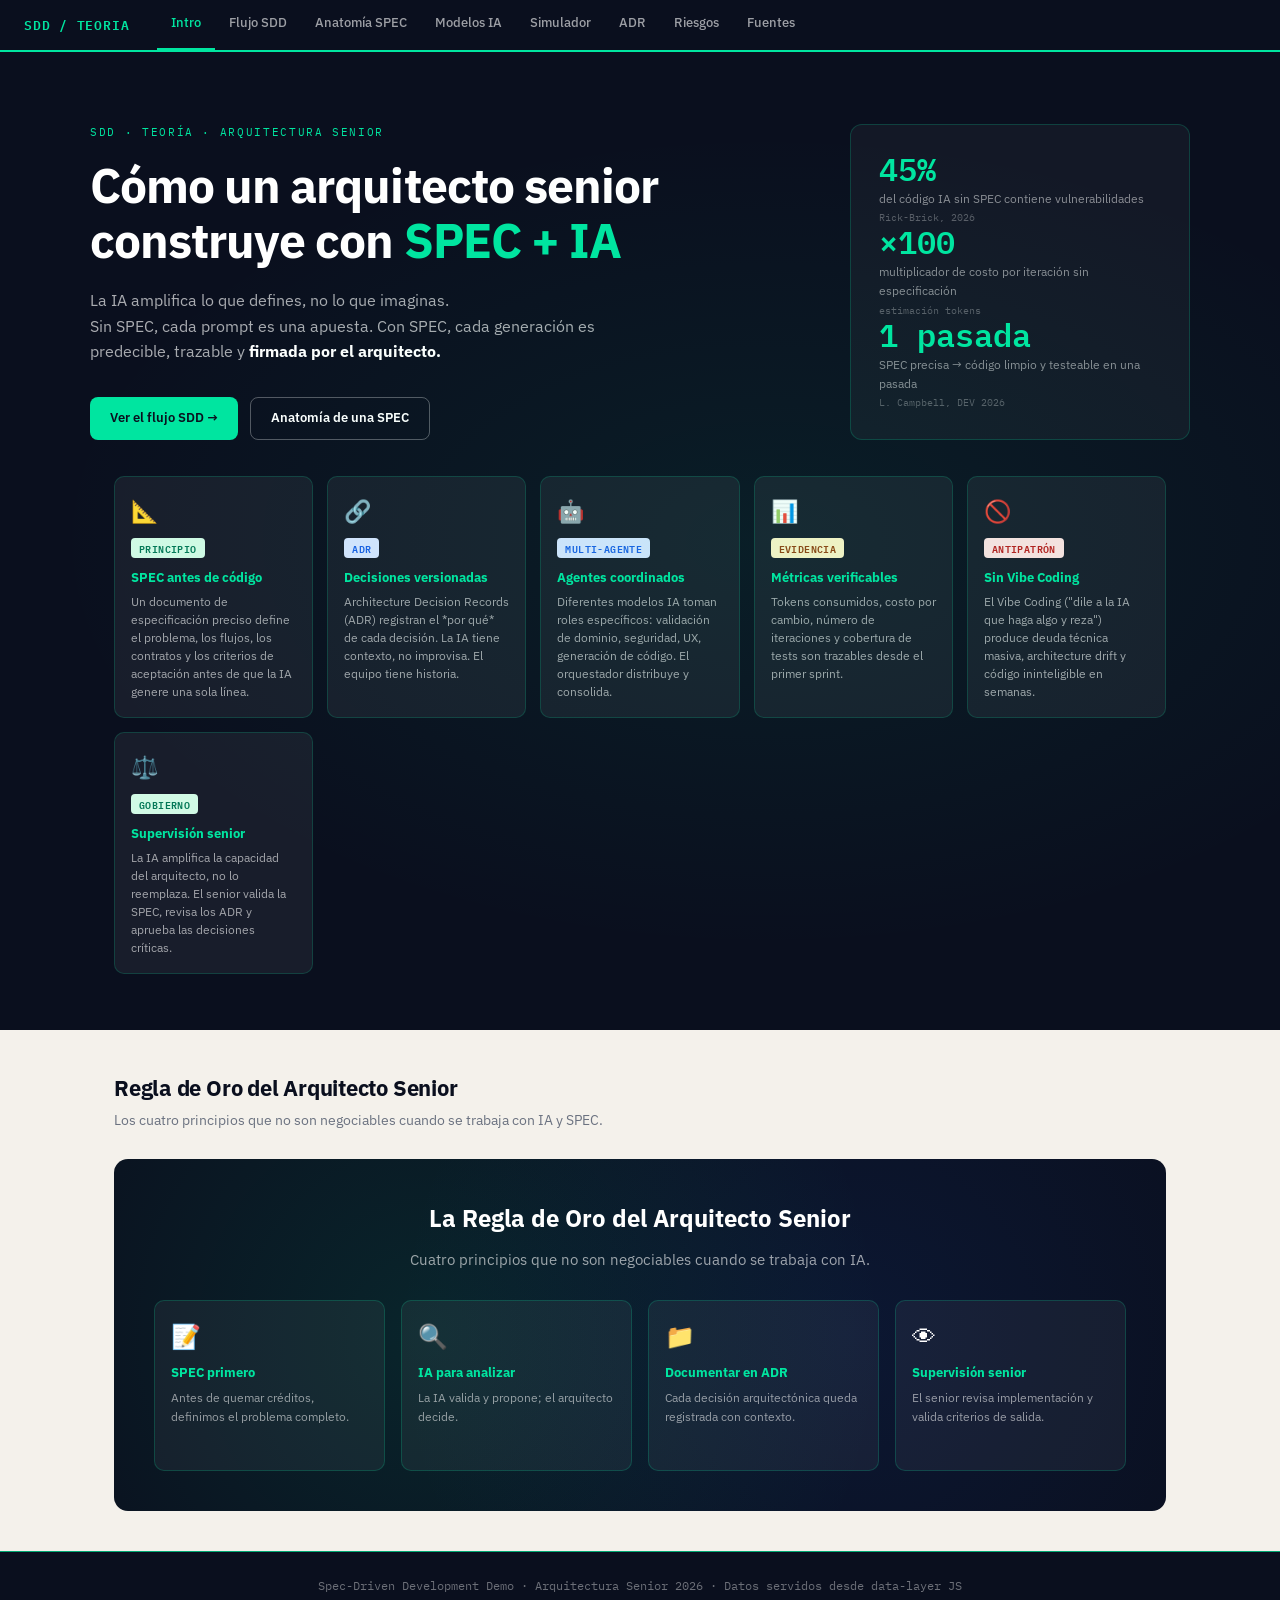
==== commit 6caabee1: "feat: organize into sections" ====
--- a/index.html
+++ b/index.html
@@ -3,729 +3,24 @@
 <head>
 <meta charset="UTF-8">
 <meta name="viewport" content="width=device-width, initial-scale=1.0">
-<title>Spec-Driven Development — Demo Arquitectura Senior</title>
+<title>Intro — SDD Teoría</title>
 <link rel="preconnect" href="https://fonts.googleapis.com">
 <link href="https://fonts.googleapis.com/css2?family=IBM+Plex+Mono:wght@300;400;600&family=IBM+Plex+Sans:wght@300;400;600;700&display=swap" rel="stylesheet">
-<style>
-/* ══════════════════════════════════════
-   DESIGN SYSTEM — CSS VARIABLES
-══════════════════════════════════════ */
-:root {
-  --ink: #0a0f1e;
-  --paper: #f4f1eb;
-  --signal: #00e5a0;
-  --signal-dim:#00a872;
-  --accent: #ff4b6e;
-  --blue: #1a5fe4;
-  --blue-lt: #d6e4ff;
-  --warn: #f59e0b;
-  --muted: #6b7280;
-  --border: rgba(10,15,30,0.12);
-  --card-bg: #ffffff;
-  --mono: 'IBM Plex Mono', monospace;
-  --sans: 'IBM Plex Sans', sans-serif;
-  --radius: 8px;
-  --shadow: 0 2px 12px rgba(10,15,30,0.08);
-  --shadow-lg: 0 8px 40px rgba(10,15,30,0.13);
-}
-
-/* ══════════════════════════════════════
-   RESET + BASE
-══════════════════════════════════════ */
-*, *::before, *::after { box-sizing: border-box; margin: 0; padding: 0; }
-html { scroll-behavior: smooth; }
-body {
-  font-family: var(--sans);
-  background: var(--paper);
-  color: var(--ink);
-  min-height: 100vh;
-  font-size: 15px;
-  line-height: 1.6;
-}
-a { color: var(--blue); text-decoration: none; }
-a:hover { text-decoration: underline; }
-code, .mono { font-family: var(--mono); }
-
-/* ══════════════════════════════════════
-   NAV
-══════════════════════════════════════ */
-nav {
-  position: sticky;
-  top: 0;
-  z-index: 100;
-  background: var(--ink);
-  color: #fff;
-  display: flex;
-  align-items: center;
-  gap: 0;
-  height: 52px;
-  padding: 0 24px;
-  border-bottom: 2px solid var(--signal);
-  overflow-x: auto;
-}
-nav .brand {
-  font-family: var(--mono);
-  font-size: 13px;
-  color: var(--signal);
-  letter-spacing: 0.06em;
-  white-space: nowrap;
-  margin-right: 28px;
-  font-weight: 600;
-}
-nav button {
-  background: none;
-  border: none;
-  color: rgba(255,255,255,0.6);
-  font-family: var(--sans);
-  font-size: 13px;
-  padding: 0 14px;
-  height: 52px;
-  cursor: pointer;
-  white-space: nowrap;
-  transition: color 0.15s, border-bottom 0.15s;
-  border-bottom: 3px solid transparent;
-  font-weight: 500;
-}
-nav button:hover { color: #fff; }
-nav button.active { color: var(--signal); border-bottom-color: var(--signal); }
-
-/* ══════════════════════════════════════
-   HERO
-══════════════════════════════════════ */
-.hero {
-  background: var(--ink);
-  color: #fff;
-  padding: 72px 24px 56px;
-  position: relative;
-  overflow: hidden;
-}
-.hero::before {
-  content: '';
-  position: absolute;
-  inset: 0;
-  background: radial-gradient(ellipse 80% 60% at 60% 50%, rgba(0,229,160,0.07) 0%, transparent 70%);
-  pointer-events: none;
-}
-.hero-grid {
-  max-width: 1100px;
-  margin: 0 auto;
-  display: grid;
-  grid-template-columns: 1fr 340px;
-  gap: 48px;
-  align-items: center;
-}
-.hero-eyebrow {
-  font-family: var(--mono);
-  font-size: 11px;
-  color: var(--signal);
-  letter-spacing: 0.15em;
-  text-transform: uppercase;
-  margin-bottom: 16px;
-}
-.hero h1 {
-  font-size: clamp(28px, 4vw, 48px);
-  font-weight: 700;
-  line-height: 1.15;
-  margin-bottom: 20px;
-  letter-spacing: -0.02em;
-}
-.hero h1 span { color: var(--signal); }
-.hero-sub {
-  color: rgba(255,255,255,0.65);
-  font-size: 16px;
-  max-width: 520px;
-  margin-bottom: 32px;
-}
-.hero-ctas { display: flex; gap: 12px; flex-wrap: wrap; }
-.btn {
-  display: inline-flex;
-  align-items: center;
-  gap: 6px;
-  padding: 10px 20px;
-  border-radius: var(--radius);
-  font-size: 13px;
-  font-weight: 600;
-  cursor: pointer;
-  border: none;
-  transition: transform 0.12s, box-shadow 0.12s, opacity 0.12s;
-  font-family: var(--sans);
-}
-.btn:hover { transform: translateY(-1px); box-shadow: 0 4px 16px rgba(0,0,0,0.2); }
-.btn:active { transform: none; }
-.btn-primary { background: var(--signal); color: var(--ink); }
-.btn-outline { background: transparent; color: #fff; border: 1.5px solid rgba(255,255,255,0.3); }
-.btn-outline:hover { border-color: var(--signal); color: var(--signal); }
-.btn-sm { padding: 7px 14px; font-size: 12px; }
-
-.hero-stat-box {
-  background: rgba(255,255,255,0.04);
-  border: 1px solid rgba(0,229,160,0.2);
-  border-radius: 12px;
-  padding: 28px;
-  display: flex;
-  flex-direction: column;
-  gap: 20px;
-}
-.hero-stat {
-  display: flex;
-  flex-direction: column;
-}
-.hero-stat .num {
-  font-family: var(--mono);
-  font-size: 32px;
-  font-weight: 600;
-  color: var(--signal);
-  line-height: 1;
-}
-.hero-stat .label {
-  font-size: 12px;
-  color: rgba(255,255,255,0.5);
-  margin-top: 4px;
-}
-.hero-stat .src {
-  font-size: 10px;
-  color: rgba(255,255,255,0.3);
-  font-family: var(--mono);
-  margin-top: 2px;
-}
-
-/* ══════════════════════════════════════
-   LAYOUT
-══════════════════════════════════════ */
-.page { display: none; animation: fadeIn 0.2s ease; }
-.page.active { display: block; }
-@keyframes fadeIn { from { opacity: 0; transform: translateY(6px); } to { opacity: 1; transform: none; } }
-
-.container {
-  max-width: 1100px;
-  margin: 0 auto;
-  padding: 40px 24px;
-}
-
-.section-head {
-  margin-bottom: 28px;
-}
-.section-head h2 {
-  font-size: 22px;
-  font-weight: 700;
-  letter-spacing: -0.01em;
-}
-.section-head p {
-  color: var(--muted);
-  font-size: 14px;
-  margin-top: 4px;
-}
-.tag {
-  display: inline-block;
-  font-family: var(--mono);
-  font-size: 10px;
-  padding: 2px 8px;
-  border-radius: 4px;
-  background: var(--blue-lt);
-  color: var(--blue);
-  letter-spacing: 0.04em;
-  font-weight: 600;
-  text-transform: uppercase;
-  margin-right: 6px;
-  margin-bottom: 10px;
-}
-.tag.green { background: #d1fae5; color: #047857; }
-.tag.red { background: #fee2e2; color: #b91c1c; }
-.tag.warn { background: #fef3c7; color: #92400e; }
-.tag.mono { background: var(--ink); color: var(--signal); }
-
-/* ══════════════════════════════════════
-   CARDS
-══════════════════════════════════════ */
-.card {
-  background: var(--card-bg);
-  border: 1px solid var(--border);
-  border-radius: 12px;
-  padding: 24px;
-  box-shadow: var(--shadow);
-  transition: transform 0.2s ease, box-shadow 0.2s ease;
-  text-decoration: none; /* si usas <a> */
-  color: inherit;        /* mantiene colores del texto */
-}
-
-.card:hover {
-  transform: translateY(-4px);
-  box-shadow: 0 8px 16px rgba(0,0,0,0.15);
-  cursor: pointer;
-}
-
-.card-grid {
-  display: grid;
-  gap: 20px;
-}
-.card-grid.col2 { grid-template-columns: repeat(auto-fit, minmax(300px, 1fr)); }
-.card-grid.col3 { grid-template-columns: repeat(auto-fit, minmax(220px, 1fr)); }
-
-.card h3 {
-  font-size: 15px;
-  font-weight: 700;
-  margin-bottom: 8px;
-}
-.card p {
-  font-size: 14px;
-  color: var(--muted);
-}
-
-/* ══════════════════════════════════════
-   FLOW / TIMELINE
-══════════════════════════════════════ */
-.flow {
-  display: flex;
-  flex-direction: column;
-  gap: 0;
-  position: relative;
-}
-.flow-step {
-  display: grid;
-  grid-template-columns: 48px 1fr;
-  gap: 0 20px;
-  position: relative;
-}
-.flow-step + .flow-step .step-line { top: 0; }
-.step-col {
-  display: flex;
-  flex-direction: column;
-  align-items: center;
-}
-.step-num {
-  width: 40px;
-  height: 40px;
-  border-radius: 50%;
-  background: var(--ink);
-  color: var(--signal);
-  display: flex;
-  align-items: center;
-  justify-content: center;
-  font-family: var(--mono);
-  font-size: 13px;
-  font-weight: 600;
-  flex-shrink: 0;
-  position: relative;
-  z-index: 2;
-  border: 2px solid var(--signal);
-}
-.step-line {
-  flex: 1;
-  width: 2px;
-  background: linear-gradient(to bottom, var(--signal), var(--border));
-  min-height: 32px;
-}
-.step-body {
-  padding: 4px 0 36px;
-}
-.step-body h4 {
-  font-size: 15px;
-  font-weight: 700;
-  margin-bottom: 6px;
-}
-.step-body p { font-size: 13.5px; color: var(--muted); margin-bottom: 10px; }
-.step-body .detail {
-  background: var(--paper);
-  border-left: 3px solid var(--signal);
-  border-radius: 0 6px 6px 0;
-  padding: 10px 14px;
-  font-size: 13px;
-  color: var(--ink);
-}
-.step-body .detail strong { color: var(--signal-dim); }
-
-/* ══════════════════════════════════════
-   TABLE
-══════════════════════════════════════ */
-.table-wrap { overflow-x: auto; border-radius: 10px; border: 1px solid var(--border); }
-table { width: 100%; border-collapse: collapse; font-size: 13.5px; }
-thead th {
-  background: var(--ink);
-  color: var(--signal);
-  font-family: var(--mono);
-  font-size: 11px;
-  letter-spacing: 0.08em;
-  text-transform: uppercase;
-  padding: 12px 16px;
-  text-align: left;
-  font-weight: 400;
-}
-tbody tr { border-bottom: 1px solid var(--border); }
-tbody tr:last-child { border: none; }
-tbody tr:hover { background: rgba(0,229,160,0.04); }
-tbody td { padding: 11px 16px; vertical-align: top; }
-tbody td:first-child { font-weight: 600; }
-.badge {
-  display: inline-block;
-  padding: 2px 8px;
-  border-radius: 20px;
-  font-size: 11px;
-  font-weight: 600;
-}
-.badge.green { background: #d1fae5; color: #047857; }
-.badge.blue { background: var(--blue-lt); color: var(--blue); }
-.badge.red { background: #fee2e2; color: #b91c1c; }
-
-/* ══════════════════════════════════════
-   SIMULATOR
-══════════════════════════════════════ */
-.sim-grid {
-  display: grid;
-  grid-template-columns: 1fr 1fr;
-  gap: 24px;
-  align-items: start;
-}
-.sim-form label {
-  display: block;
-  font-size: 12px;
-  font-weight: 600;
-  color: var(--muted);
-  text-transform: uppercase;
-  letter-spacing: 0.06em;
-  margin-bottom: 5px;
-}
-.sim-form select,
-.sim-form input[type=range],
-.sim-form input[type=number] {
-  width: 100%;
-  font-family: var(--sans);
-  font-size: 14px;
-  padding: 9px 12px;
-  border: 1.5px solid var(--border);
-  border-radius: var(--radius);
-  background: var(--paper);
-  color: var(--ink);
-  margin-bottom: 18px;
-  appearance: none;
-  outline: none;
-  transition: border-color 0.15s;
-}
-.sim-form select:focus,
-.sim-form input:focus { border-color: var(--signal); }
-.sim-form input[type=range] {
-  padding: 0;
-  height: 6px;
-  accent-color: var(--signal);
-  background: var(--border);
-  cursor: pointer;
-}
-.sim-result {
-  background: var(--ink);
-  border-radius: 12px;
-  padding: 28px;
-  color: #fff;
-  font-family: var(--mono);
-}
-.sim-result .res-label {
-  font-size: 11px;
-  color: rgba(255,255,255,0.4);
-  letter-spacing: 0.08em;
-  text-transform: uppercase;
-  margin-bottom: 4px;
-}
-.sim-result .res-val {
-  font-size: 36px;
-  color: var(--signal);
-  font-weight: 600;
-  margin-bottom: 20px;
-}
-.sim-breakdown {
-  display: flex;
-  flex-direction: column;
-  gap: 8px;
-}
-.sim-breakdown .row {
-  display: flex;
-  justify-content: space-between;
-  font-size: 12px;
-  border-bottom: 1px solid rgba(255,255,255,0.07);
-  padding-bottom: 6px;
-  color: rgba(255,255,255,0.65);
-}
-.sim-breakdown .row span:last-child { color: #fff; font-weight: 600; }
-.mini-chart {
-  margin-top: 20px;
-  display: flex;
-  gap: 8px;
-  align-items: flex-end;
-  height: 80px;
-}
-.mini-bar {
-  flex: 1;
-  border-radius: 4px 4px 0 0;
-  min-height: 8px;
-  transition: height 0.35s cubic-bezier(0.34,1.56,0.64,1);
-  display: flex;
-  align-items: flex-start;
-  justify-content: center;
-  padding-top: 4px;
-  font-size: 10px;
-  font-weight: 600;
-}
-
-/* ══════════════════════════════════════
-   SPEC ANATOMY
-══════════════════════════════════════ */
-.spec-anatomy {
-  display: grid;
-  grid-template-columns: 1fr 1fr;
-  gap: 24px;
-}
-.spec-block {
-  border: 1px solid var(--border);
-  border-radius: 10px;
-  overflow: hidden;
-}
-.spec-block-head {
-  background: var(--ink);
-  color: var(--signal);
-  font-family: var(--mono);
-  font-size: 11px;
-  letter-spacing: 0.08em;
-  text-transform: uppercase;
-  padding: 10px 16px;
-}
-.spec-block-body {
-  padding: 16px;
-  background: #fff;
-  font-size: 13px;
-}
-.spec-block-body li {
-  list-style: none;
-  padding: 5px 0;
-  border-bottom: 1px solid var(--border);
-  display: flex;
-  align-items: flex-start;
-  gap: 8px;
-}
-.spec-block-body li:last-child { border: none; }
-.spec-block-body li::before {
-  content: '→';
-  color: var(--signal-dim);
-  font-family: var(--mono);
-  flex-shrink: 0;
-}
-
-/* ══════════════════════════════════════
-   QUOTES
-══════════════════════════════════════ */
-.quote-card {
-  border-left: 4px solid var(--signal);
-  background: var(--card-bg);
-  border-radius: 0 10px 10px 0;
-  padding: 18px 20px;
-  margin-bottom: 16px;
-  box-shadow: var(--shadow);
-}
-.quote-card blockquote {
-  font-size: 15px;
-  font-style: italic;
-  color: var(--ink);
-  margin-bottom: 8px;
-  line-height: 1.6;
-}
-.quote-card cite {
-  font-size: 12px;
-  color: var(--muted);
-  font-family: var(--mono);
-}
-
-/* ══════════════════════════════════════
-   ADR
-══════════════════════════════════════ */
-.adr-card {
-  border: 1px solid var(--border);
-  border-radius: 10px;
-  overflow: hidden;
-  margin-bottom: 16px;
-}
-.adr-head {
-  display: flex;
-  align-items: center;
-  gap: 12px;
-  padding: 14px 18px;
-  background: var(--paper);
-  cursor: pointer;
-  user-select: none;
-}
-.adr-head:hover { background: #ede9e0; }
-.adr-id {
-  font-family: var(--mono);
-  font-size: 11px;
-  color: var(--muted);
-  flex-shrink: 0;
-}
-.adr-title { font-size: 14px; font-weight: 600; flex: 1; }
-.adr-status { font-size: 11px; }
-.adr-chevron {
-  font-size: 12px;
-  color: var(--muted);
-  transition: transform 0.2s;
-}
-.adr-body {
-  display: none;
-  padding: 18px;
-  background: #fff;
-  font-size: 13.5px;
-  color: var(--ink);
-  border-top: 1px solid var(--border);
-}
-.adr-body.open { display: block; }
-.adr-body h5 {
-  font-size: 11px;
-  font-family: var(--mono);
-  text-transform: uppercase;
-  letter-spacing: 0.08em;
-  color: var(--muted);
-  margin: 12px 0 4px;
-}
-.adr-body h5:first-child { margin-top: 0; }
-
-/* ══════════════════════════════════════
-   RISK MATRIX
-══════════════════════════════════════ */
-.risk-grid {
-  display: grid;
-  grid-template-columns: repeat(3, 1fr);
-  gap: 14px;
-}
-.risk-item {
-  background: var(--card-bg);
-  border: 1px solid var(--border);
-  border-radius: 10px;
-  padding: 18px;
-  border-top: 4px solid;
-}
-.risk-item.high { border-top-color: var(--accent); }
-.risk-item.med { border-top-color: var(--warn); }
-.risk-item.low { border-top-color: var(--signal); }
-.risk-label {
-  font-size: 10px;
-  font-weight: 700;
-  text-transform: uppercase;
-  letter-spacing: 0.1em;
-  margin-bottom: 6px;
-}
-.risk-item.high .risk-label { color: var(--accent); }
-.risk-item.med .risk-label { color: var(--warn); }
-.risk-item.low .risk-label { color: var(--signal-dim); }
-.risk-item h4 { font-size: 14px; margin-bottom: 6px; }
-.risk-item p { font-size: 12.5px; color: var(--muted); }
-.risk-item .mit {
-  margin-top: 10px;
-  padding: 8px 10px;
-  background: var(--paper);
-  border-radius: 6px;
-  font-size: 12px;
-  font-style: italic;
-}
-
-/* ══════════════════════════════════════
-   GOLDEN RULE
-══════════════════════════════════════ */
-.golden {
-  background: var(--ink);
-  border-radius: 14px;
-  padding: 40px;
-  color: #fff;
-  text-align: center;
-  position: relative;
-  overflow: hidden;
-}
-.golden::before {
-  content: '';
-  position: absolute;
-  inset: 0;
-  background: radial-gradient(circle at 30% 50%, rgba(0,229,160,0.1), transparent 60%),
-              radial-gradient(circle at 70% 50%, rgba(26,95,228,0.1), transparent 60%);
-}
-.golden h2 {
-  font-size: 24px;
-  font-weight: 700;
-  margin-bottom: 10px;
-  position: relative;
-}
-.golden p { color: rgba(255,255,255,0.6); position: relative; margin-bottom: 28px; }
-.golden-rules {
-  display: grid;
-  grid-template-columns: repeat(auto-fit, minmax(200px, 1fr));
-  gap: 16px;
-  position: relative;
-  text-align: left;
-}
-.golden-rule-item {
-  background: rgba(255,255,255,0.05);
-  border: 1px solid rgba(0,229,160,0.2);
-  border-radius: 10px;
-  padding: 16px;
-}
-.golden-rule-item .icon { font-size: 24px; margin-bottom: 8px; }
-.golden-rule-item h4 { font-size: 13px; font-weight: 700; color: var(--signal); margin-bottom: 4px; }
-.golden-rule-item p { font-size: 12px; color: rgba(255,255,255,0.55); }
-
-/* ══════════════════════════════════════
-   HERO PILLARS (intro)
-══════════════════════════════════════ */
-.hero-pillars {
-  max-width: 1100px;
-  margin: 36px auto 0;
-  padding: 0 24px;
-  display: none;
-  grid-template-columns: repeat(auto-fit, minmax(195px, 1fr));
-  gap: 14px;
-}
-.hero-pillars.visible { display: grid; }
-.hero-pillar {
-  background: rgba(255,255,255,0.06);
-  border: 1px solid rgba(0,229,160,0.18);
-  border-radius: 10px;
-  padding: 16px;
-}
-.hero-pillar .p-icon { font-size: 22px; margin-bottom: 8px; }
-.hero-pillar h4 { font-size: 13px; font-weight: 700; color: var(--signal); margin-bottom: 4px; }
-.hero-pillar p { font-size: 12px; color: rgba(255,255,255,0.6); line-height: 1.5; }
-
-/* ══════════════════════════════════════
-   FOOTER
-══════════════════════════════════════ */
-footer {
-  background: var(--ink);
-  color: rgba(255,255,255,0.4);
-  text-align: center;
-  padding: 24px;
-  font-family: var(--mono);
-  font-size: 12px;
-  border-top: 1px solid var(--signal-dim);
-}
-
-/* ══════════════════════════════════════
-   RESPONSIVE
-══════════════════════════════════════ */
-@media (max-width: 720px) {
-  .hero-grid { grid-template-columns: 1fr; }
-  .hero-stat-box { display: none; }
-  .sim-grid { grid-template-columns: 1fr; }
-  .spec-anatomy { grid-template-columns: 1fr; }
-  .risk-grid { grid-template-columns: 1fr; }
-}
-</style>
+<link rel="stylesheet" href="style.css">
 </head>
 <body>
-
-<!-- ═══════════════════════ NAV ═══════════════════════ -->
 <nav>
   <div class="brand">SDD / TEORIA</div>
-  <button class="active" onclick="showPage('intro',this)">Intro</button>
-  <button onclick="showPage('flujo',this)">Flujo SDD</button>
-  <button onclick="showPage('spec',this)">Anatomía SPEC</button>
-  <button onclick="showPage('modelos',this)">Modelos IA</button>
-  <button onclick="showPage('sim',this)">Simulador</button>
-  <button onclick="showPage('adr',this)">ADR</button>
-  <button onclick="showPage('riesgos',this)">Riesgos</button>
-  <button onclick="showPage('fuentes',this)">Fuentes</button>
+  <a href="" class="nav-link active">Intro</a>
+  <a href="flujo/" class="nav-link">Flujo SDD</a>
+  <a href="spec/" class="nav-link">Anatomía SPEC</a>
+  <a href="modelos/" class="nav-link">Modelos IA</a>
+  <a href="sim/" class="nav-link">Simulador</a>
+  <a href="adr/" class="nav-link">ADR</a>
+  <a href="riesgos/" class="nav-link">Riesgos</a>
+  <a href="fuentes/" class="nav-link">Fuentes</a>
 </nav>
 
-<!-- ═══════════════════════ HERO ═══════════════════════ -->
 <div class="hero">
   <div class="hero-grid">
     <div>
@@ -737,791 +32,31 @@
         es predecible, trazable y <strong style="color:#fff;">firmada por el arquitecto.</strong>
       </p>
       <div class="hero-ctas">
-        <button class="btn btn-primary" onclick="showPage('flujo', document.querySelectorAll('nav button')[1])">Ver el flujo SDD →</button>
-        <button class="btn btn-outline" onclick="showPage('spec', document.querySelectorAll('nav button')[2])">Anatomía de una SPEC</button>
+        <a href="flujo/" class="btn btn-primary">Ver el flujo SDD →</a>
+        <a href="spec/" class="btn btn-outline">Anatomía de una SPEC</a>
       </div>
     </div>
     <div class="hero-stat-box">
-      <!-- stats rendered by JS from DATA layer -->
       <div id="hero-stats"></div>
     </div>
   </div>
   <div id="hero-pillars" class="hero-pillars"></div>
 </div>
 
-<!-- ═══════════════════════ PAGES ═══════════════════════ -->
-
-<!-- PAGE: INTRO -->
-<div id="page-intro" class="page active">
-  <div class="container">
-    <div class="section-head">
-      <h2>Regla de Oro del Arquitecto Senior</h2>
-      <p>Los cuatro principios que no son negociables cuando se trabaja con IA y SPEC.</p>
-    </div>
-    <div class="golden" id="golden-rule-section"></div>
+<div class="container">
+  <div class="section-head">
+    <h2>Regla de Oro del Arquitecto Senior</h2>
+    <p>Los cuatro principios que no son negociables cuando se trabaja con IA y SPEC.</p>
   </div>
+  <div class="golden" id="golden-rule-section"></div>
 </div>
 
-<!-- PAGE: FLUJO -->
-<div id="page-flujo" class="page">
-  <div class="container">
-    <div class="section-head">
-      <h2>Flujo completo — De la idea al código</h2>
-      <p>Cada paso con responsables, artefactos y criterios de salida. Sin hardcode.</p>
-    </div>
-    <div id="flow-render" class="flow"></div>
-  </div>
-</div>
-
-<!-- PAGE: SPEC -->
-<div id="page-spec" class="page">
-  <div class="container">
-    <div class="section-head">
-      <h2>Anatomía de una SPEC</h2>
-      <p>Qué contiene, qué evita, y por qué cada sección existe.</p>
-    </div>
-    <div class="spec-anatomy" id="spec-anatomy"></div>
-    <div style="margin-top:32px;" class="section-head">
-      <h2>Ejemplo de SPEC real: Login seguro</h2>
-    </div>
-    <div class="card" id="spec-example"></div>
-  </div>
-</div>
-
-<!-- PAGE: MODELOS -->
-<div id="page-modelos" class="page">
-  <div class="container">
-    <div class="section-head">
-      <h2>Catálogo de Modelos IA</h2>
-      <p>Datos generados dinámicamente desde el data-layer. Sin hardcode en HTML.</p>
-    </div>
-    <div class="table-wrap">
-      <table>
-        <thead id="models-thead"></thead>
-        <tbody id="models-tbody"></tbody>
-      </table>
-    </div>
-    <div style="margin-top:28px;" class="section-head">
-      <h2>Agentes y roles en Spec-Driven</h2>
-      <p>Cómo se coordinan los modelos según el tipo de tarea.</p>
-    </div>
-    <div class="card-grid col3" id="agents-grid"></div>
-  </div>
-</div>
-
-<!-- PAGE: SIMULADOR -->
-<div id="page-sim" class="page">
-  <div class="container">
-    <div class="section-head">
-      <h2>Simulador de costos IA</h2>
-      <p>Calcula el costo real de iterar con o sin SPEC. Todos los valores son dinámicos.</p>
-    </div>
-    <div class="sim-grid">
-      <div class="sim-form card" id="sim-form-card"></div>
-      <div class="sim-result" id="sim-result-card">
-        <div class="res-label">Costo estimado</div>
-        <div class="res-val" id="sim-cost">USD 0.00</div>
-        <div class="sim-breakdown" id="sim-breakdown"></div>
-        <div class="mini-chart" id="mini-chart"></div>
-      </div>
-    </div>
-  </div>
-</div>
-
-<!-- PAGE: ADR -->
-<div id="page-adr" class="page">
-  <div class="container">
-    <div class="section-head">
-      <h2>Architecture Decision Records (ADR)</h2>
-      <p>Decisions versionadas. La IA necesita contexto, no improvisación.</p>
-    </div>
-    <div id="adr-list"></div>
-  </div>
-</div>
-
-<!-- PAGE: RIESGOS -->
-<div id="page-riesgos" class="page">
-  <div class="container">
-    <div class="section-head">
-      <h2>Matriz de Riesgos</h2>
-      <p>Lo que pasa cuando no hay SPEC. Evidencia y mitigación.</p>
-    </div>
-    <div class="risk-grid" id="risk-grid"></div>
-  </div>
-</div>
-
-<!-- PAGE: FUENTES -->
-<div id="page-fuentes" class="page">
-  <div class="container">
-    <div class="section-head">
-      <h2>Fuentes y Evidencia</h2>
-      <p>Toda afirmación tiene respaldo. Libros, papers y comunidades verificables.</p>
-    </div>
-    <div id="quotes-list"></div>
-    <div style="margin-top:32px;" class="section-head">
-      <h2>Repositorios y herramientas</h2>
-    </div>
-    <div class="card-grid col2" id="repos-grid"></div>
-  </div>
-</div>
-
-<footer>
-  Spec-Driven Development Demo · Arquitectura Senior 2026 · Datos servidos desde data-layer JS — sin hardcode HTML
-</footer>
-
-<!-- ═══════════════════════ DATA LAYER ═══════════════════════ -->
+<footer>Spec-Driven Development Demo · Arquitectura Senior 2026 · Datos servidos desde data-layer JS</footer>
+<script src="data.js"></script>
 <script>
-/* ────────────────────────────────────────────────────────────
-   DATA LAYER — única fuente de verdad.
-   Cambiar aquí actualiza TODO el UI automáticamente.
-──────────────────────────────────────────────────────────── */
-const DATA = {
-
-  heroStats: [
-    { num: "45%", label: "del código IA sin SPEC contiene vulnerabilidades", src: "Rick-Brick, 2026" },
-    { num: "×100", label: "multiplicador de costo por iteración sin especificación", src: "estimación tokens" },
-    { num: "1 pasada", label: "SPEC precisa → código limpio y testeable en una pasada", src: "L. Campbell, DEV 2026" },
-  ],
-
-  introPillars: [
-    {
-      icon: "📐",
-      title: "SPEC antes de código",
-      body: "Un documento de especificación preciso define el problema, los flujos, los contratos y los criterios de aceptación antes de que la IA genere una sola línea.",
-      tag: "Principio",
-      tagType: "green"
-    },
-    {
-      icon: "🔗",
-      title: "Decisiones versionadas",
-      body: "Architecture Decision Records (ADR) registran el *por qué* de cada decisión. La IA tiene contexto, no improvisa. El equipo tiene historia.",
-      tag: "ADR",
-      tagType: "blue"
-    },
-    {
-      icon: "🤖",
-      title: "Agentes coordinados",
-      body: "Diferentes modelos IA toman roles específicos: validación de dominio, seguridad, UX, generación de código. El orquestador distribuye y consolida.",
-      tag: "Multi-agente",
-      tagType: ""
-    },
-    {
-      icon: "📊",
-      title: "Métricas verificables",
-      body: "Tokens consumidos, costo por cambio, número de iteraciones y cobertura de tests son trazables desde el primer sprint.",
-      tag: "Evidencia",
-      tagType: "warn"
-    },
-    {
-      icon: "🚫",
-      title: "Sin Vibe Coding",
-      body: "El Vibe Coding (\"dile a la IA que haga algo y reza\") produce deuda técnica masiva, architecture drift y código ininteligible en semanas.",
-      tag: "Antipatrón",
-      tagType: "red"
-    },
-    {
-      icon: "⚖️",
-      title: "Supervisión senior",
-      body: "La IA amplifica la capacidad del arquitecto, no lo reemplaza. El senior valida la SPEC, revisa los ADR y aprueba las decisiones críticas.",
-      tag: "Gobierno",
-      tagType: "green"
-    },
-  ],
-
-  goldenRules: [
-    { icon: "📝", title: "SPEC primero", body: "Antes de quemar créditos, definimos el problema completo." },
-    { icon: "🔍", title: "IA para analizar", body: "La IA valida y propone; el arquitecto decide." },
-    { icon: "📁", title: "Documentar en ADR", body: "Cada decisión arquitectónica queda registrada con contexto." },
-    { icon: "👁", title: "Supervisión senior", body: "El senior revisa implementación y valida criterios de salida." },
-  ],
-
-  flowSteps: [
-    {
-      num: "01",
-      title: "Problema y contexto",
-      role: "Arquitecto Senior",
-      body: "Define el problema con precisión quirúrgica: qué debe hacer el sistema, qué NO debe hacer, stakeholders, restricciones de negocio.",
-      detail: "→ Artefacto: Problem Statement Document (PSD)\n→ Criterio de salida: todos los stakeholders firman el problema",
-    },
-    {
-      num: "02",
-      title: "Mapeo de flujos (User Stories + Flows)",
-      role: "Arquitecto + Product",
-      body: "Diseñar los flujos principales como diagramas de secuencia o swimlanes. Ningún flujo implícito. Todo explícito y revisado.",
-      detail: "→ Artefacto: Diagrama de secuencia (Mermaid/PlantUML)\n→ Criterio: edge cases documentados, happy path + error paths",
-    },
-    {
-      num: "03",
-      title: "SPEC técnica detallada",
-      role: "Arquitecto Senior",
-      body: "Contratos de API, schemas de datos, reglas de negocio, criterios de aceptación, consideraciones de seguridad y performance.",
-      detail: "→ Artefacto: SPEC.md versionado en Git\n→ Criterio: SPEC revisada por peer + QA antes de pasar a IA",
-    },
-    {
-      num: "04",
-      title: "Validación con agentes IA",
-      role: "Orquestador IA",
-      body: "Agentes especializados analizan la SPEC: seguridad, dominio, UX/UI, compliance. Cada agente entrega un informe estructurado.",
-      detail: "→ Artefacto: Informe de validación multi-agente\n→ Criterio: 0 bloqueantes de seguridad, dominio aprobado",
-    },
-    {
-      num: "05",
-      title: "Generación de código desde SPEC",
-      role: "IA + Dev",
-      body: "La IA genera código usando la SPEC como contexto completo. Una sola pasada, código limpio, testeable. Sin iteraciones especulativas.",
-      detail: "→ Artefacto: PR con código + tests generados\n→ Criterio: cobertura >80%, build verde, lint limpio",
-    },
-    {
-      num: "06",
-      title: "Review + ADR",
-      role: "Arquitecto Senior",
-      body: "El arquitecto revisa el output de la IA, valida contra la SPEC, registra decisiones tomadas en ADR y aprueba o itera.",
-      detail: "→ Artefacto: ADR actualizado, PR aprobado\n→ Criterio: SPEC cumplida, deuda técnica documentada",
-    },
-    {
-      num: "07",
-      title: "Deploy + observabilidad",
-      role: "DevOps + Arquitecto",
-      body: "Deploy con feature flags, métricas de tokens/costo registradas, logs de decisiones IA trazables en la plataforma de observabilidad.",
-      detail: "→ Artefacto: Dashboard de métricas, logs en Datadog/GCP\n→ Criterio: SLOs definidos en SPEC cumplidos",
-    },
-  ],
-
-  specSections: [
-    {
-      head: "Qué INCLUYE una buena SPEC",
-      items: [
-        "Descripción del problema y contexto de negocio",
-        "Flujos de usuario (happy path + error paths)",
-        "Contratos de API (endpoints, schemas, códigos de respuesta)",
-        "Reglas de negocio y validaciones explícitas",
-        "Criterios de aceptación medibles",
-        "Consideraciones de seguridad y compliance",
-        "Restricciones de performance (latencia, throughput)",
-        "Decisiones arquitectónicas (patrón, tecnología, razón)",
-      ]
-    },
-    {
-      head: "Qué EVITA una buena SPEC",
-      items: [
-        "Lenguaje ambiguo ('el sistema debería ser rápido')",
-        "Flujos implícitos no documentados",
-        "Suposiciones sobre el estado actual del sistema",
-        "Decisiones de implementación sin justificación",
-        "Criterios de aceptación subjetivos",
-        "Omitir edge cases y estados de error",
-        "No versionar la SPEC junto al código",
-        "SPEC desactualizada respecto a la implementación",
-      ]
-    }
-  ],
-
-  specExample: {
-    title: "SPEC: Implementar Login Seguro con MFA",
-    sections: [
-      {
-        head: "CONTEXTO",
-        body: "El sistema de autenticación actual usa solo password. Se requiere MFA para cumplir SOC2. Afecta a 50k usuarios activos. Plazo: Sprint 14."
-      },
-      {
-        head: "FLUJO PRINCIPAL",
-        body: "Usuario ingresa email → Sistema valida existencia → Sistema envía TOTP por email/app → Usuario ingresa código → Sistema valida (ventana ±30s) → Genera JWT con claim mfa:true → Redirige a dashboard."
-      },
-      {
-        head: "CONTRATOS API",
-        body: "POST /auth/mfa/init → { userId } → { challengeId, expiresAt }\nPOST /auth/mfa/verify → { challengeId, code } → { accessToken, refreshToken } | 401 { error: 'invalid_code' | 'expired' }"
-      },
-      {
-        head: "REGLAS DE NEGOCIO",
-        body: "Código TOTP válido por 5 minutos. Máximo 3 intentos fallidos → bloqueo 15 min. Audit log obligatorio de cada intento (exitoso y fallido). Notificación por email en login desde nuevo dispositivo."
-      },
-      {
-        head: "CRITERIOS DE ACEPTACIÓN",
-        body: "✅ Tests unitarios cobertura >90% en lógica de validación. ✅ Pentesting sin bypass de MFA. ✅ Latencia p99 < 300ms. ✅ Sin regresión en tests existentes de auth."
-      }
-    ]
-  },
-
-  models: {
-    headers: ["Modelo", "Proveedor", "Costo / 1M tokens", "Contexto", "Mejor uso en SDD", "Rol recomendado"],
-    rows: [
-      { model: "Claude Sonnet 4.6", provider: "Anthropic", cost: "$3.00 / $15.00", ctx: "200k", use: "Análisis SPEC, ADR, revisión", role: "Arquitecto IA", badge: "blue" },
-      { model: "Claude Opus 4.6", provider: "Anthropic", cost: "$15.00 / $75.00", ctx: "200k", use: "Validación profunda, seguridad", role: "Auditor senior", badge: "blue" },
-      { model: "GPT-4o", provider: "OpenAI", cost: "$2.50 / $10.00", ctx: "128k", use: "Generación rápida de código", role: "Dev IA", badge: "green" },
-      { model: "Gemini 2.5 Pro", provider: "Google", cost: "$1.25 / $10.00", ctx: "1M", use: "Análisis de contexto largo", role: "Analizador", badge: "green" },
-      { model: "o3", provider: "OpenAI", cost: "$10.00 / $40.00", ctx: "200k", use: "Razonamiento complejo, debug", role: "Razonador", badge: "red" },
-      { model: "Claude Haiku 4.5", provider: "Anthropic", cost: "$0.80 / $4.00", ctx: "200k", use: "Tasks rápidos, clasificación", role: "Worker rápido", badge: "green" },
-    ]
-  },
-
-  agents: [
-    { icon: "🔒", title: "Agente Seguridad", body: "Analiza SPEC para detectar vulnerabilidades, surface attack, OWASP top 10, autenticación y autorización." },
-    { icon: "📋", title: "Agente Dominio", body: "Valida reglas de negocio, contratos de datos e integridad lógica contra la especificación funcional." },
-    { icon: "🎨", title: "Agente UX/UI", body: "Evalúa flujos de usuario, accesibilidad (WCAG), consistencia de diseño y casos de error desde el usuario." },
-    { icon: "⚙️", title: "Agente Generador", body: "Genera código limpio a partir de la SPEC validada. Produce tests unitarios y documentación inline automáticamente." },
-    { icon: "📊", title: "Agente Métricas", body: "Registra tokens consumidos, costo por tarea, latencia de respuestas y cobertura de tests en cada sprint." },
-    { icon: "🎛", title: "Orquestador", body: "Coordina agentes, distribuye tareas en paralelo, consolida resultados y genera el informe final en ADR." },
-  ],
-
-  simulatorModels: [
-    { label: "Claude Haiku 4.5", inputPer1M: 0.80, outputPer1M: 4.00 },
-    { label: "GPT-4o mini", inputPer1M: 0.15, outputPer1M: 0.60 },
-    { label: "Claude Sonnet 4.6", inputPer1M: 3.00, outputPer1M: 15.00 },
-    { label: "GPT-4o", inputPer1M: 2.50, outputPer1M: 10.00 },
-    { label: "Gemini 2.5 Pro", inputPer1M: 1.25, outputPer1M: 10.00 },
-    { label: "Claude Opus 4.6", inputPer1M: 15.00, outputPer1M: 75.00 },
-    { label: "o3", inputPer1M: 10.00, outputPer1M: 40.00 },
-  ],
-
-  adrs: [
-    {
-      id: "ADR-001",
-      title: "Adoptar Spec-Driven Development como metodología estándar",
-      status: "Aceptado",
-      statusType: "green",
-      context: "El equipo experimenta architecture drift y costos de tokens incontrolados tras adoptar Vibe Coding en el sprint 8. El 45% del código generado requirió reescritura completa.",
-      decision: "Toda feature nueva requiere una SPEC revisada por arquitecto senior antes de iniciar generación con IA. La SPEC se versiona junto al código en el mismo PR.",
-      consequences: "Positivo: reducción estimada del 80% en iteraciones de corrección. Positivo: trazabilidad completa de decisiones. Negativo: overhead inicial de 1-2 días por feature para redactar la SPEC.",
-      alternatives: "Vibe Coding puro (descartado por evidencia), TDD como driver (insuficiente para contexto IA), documentación post-hoc (no previene el problema)."
-    },
-    {
-      id: "ADR-002",
-      title: "Multi-agente con modelos especializados por rol",
-      status: "Aceptado",
-      statusType: "green",
-      context: "Un solo modelo general presenta sesgos según el dominio de validación. Seguridad requiere razonamiento diferente a generación de código o validación de UX.",
-      decision: "Se adopta arquitectura multi-agente: Haiku para tareas rápidas de clasificación, Sonnet para análisis y ADR, Opus para auditorías de seguridad profundas, GPT-4o para generación rápida de código.",
-      consequences: "Positivo: calidad superior por especialización. Positivo: costo optimizado (Haiku donde es suficiente). Negativo: complejidad de orquestación. Negativo: latencia adicional por coordinación.",
-      alternatives: "Modelo único (descartado por costo y calidad), selección manual por dev (descartado por inconsistencia)."
-    },
-    {
-      id: "ADR-003",
-      title: "Versionar SPECs en Git junto al código fuente",
-      status: "Aceptado",
-      statusType: "green",
-      context: "Las SPECs desactualizadas son peores que no tener SPEC. El equipo necesita que la especificación evolucione junto a la implementación con trazabilidad clara.",
-      decision: "Cada SPEC vive en /docs/specs/{feature-name}.md en el mismo repositorio. El PR que implementa la feature incluye obligatoriamente la SPEC aprobada. Los ADR viven en /docs/adr/.",
-      consequences: "Positivo: SPEC siempre en sync con código. Positivo: history de git muestra evolución de decisiones. Negativo: disciplina de equipo requerida para mantener SPECs al día.",
-      alternatives: "Confluence/Notion (descartado por desincronización), sin documentación (descartado), Google Docs (descartado por sin versioning automático)."
-    },
-    {
-      id: "ADR-004",
-      title: "Definir umbral de tokens y alertas de costo por sprint",
-      status: "En revisión",
-      statusType: "warn",
-      context: "Sin límites explícitos, el costo de tokens puede escalar x100 en un sprint sin SPEC. Se necesita un sistema de alertas que detenga el consumo irresponsable.",
-      decision: "PENDIENTE: se evalúan tres opciones: (a) presupuesto fijo por feature, (b) alerta cuando iteraciones > 5 sobre la misma tarea, (c) umbral por sprint del equipo.",
-      consequences: "La decisión afecta la autonomía de los devs y la velocidad. Demasiado restrictivo puede bloquear experimentación válida.",
-      alternatives: "Sin límites (descartado), límite por dev (difícil de auditar), límite por feature (opción preferida pero requiere tooling)."
-    },
-  ],
-
-  risks: [
-    {
-      level: "high",
-      levelLabel: "RIESGO ALTO",
-      title: "Architecture Drift",
-      body: "La IA genera código que funciona pero diverge silenciosamente de la arquitectura definida. Sin SPEC, nadie lo detecta hasta que el sistema es inmantenible.",
-      mitigation: "Mitigación: SPEC versionada + review de arquitecto en cada PR. ADR obligatorio para decisiones de patrón."
-    },
-    {
-      level: "high",
-      levelLabel: "RIESGO ALTO",
-      title: "Callejón sin salida (Dead End)",
-      body: "La IA genera miles de líneas de código incomprensibles para el equipo. Sin entendimiento, no se puede mantener, extender ni debuggear.",
-      mitigation: "Mitigación: SPEC limita el scope de cada generación. Code review obligatorio. Documentación inline generada junto al código."
-    },
-    {
-      level: "high",
-      levelLabel: "RIESGO ALTO",
-      title: "Vulnerabilidades de seguridad",
-      body: "El 45% del código generado por IA sin especificación contiene vulnerabilidades. Inyección SQL, XSS, autenticación débil son frecuentes.",
-      mitigation: "Mitigación: Agente de seguridad valida SPEC y código. Pentesting obligatorio antes de cada release."
-    },
-    {
-      level: "med",
-      levelLabel: "RIESGO MEDIO",
-      title: "Consumo ineficiente de tokens",
-      body: "Sin SPEC, cada corrección requiere volver a enviar todo el contexto. Las iteraciones se multiplican. Un cambio de USD 0.20 puede costar USD 20 sin control.",
-      mitigation: "Mitigación: Simulador de costos + alertas por sprint. SPEC reduce iteraciones al mínimo necesario."
-    },
-    {
-      level: "med",
-      levelLabel: "RIESGO MEDIO",
-      title: "SPEC desactualizada",
-      body: "Una SPEC que no evoluciona con el código es peor que no tener SPEC. Genera falsa confianza y decisiones basadas en información incorrecta.",
-      mitigation: "Mitigación: PR requiere actualización de SPEC como criterio de merge. Revisión de SPECs en cada sprint review."
-    },
-    {
-      level: "low",
-      levelLabel: "RIESGO BAJO",
-      title: "Overhead inicial de documentación",
-      body: "La redacción de la SPEC toma 1-2 días por feature. Equipos presionados pueden intentar saltarse el proceso.",
-      mitigation: "Mitigación: Templates de SPEC predefinidos. El tiempo de SPEC se recupera en la primera iteración ahorrada."
-    },
-  ],
-
-  quotes: [
-    {
-      text: "La única forma de ir rápido es ir bien.",
-      author: "Robert C. Martin",
-      source: "Clean Architecture, 2017"
-    },
-    {
-      text: "Un agente de IA que recibe una especificación precisa genera código limpio y testeable en una sola pasada. Sin especificación, necesita diez pasadas para llegar al mismo resultado.",
-      author: "Lewis Campbell",
-      source: "DEV Community, 2026"
-    },
-    {
-      text: "Tras el auge del Vibe Coding, el 45% del código generado por IA sin especificación contenía vulnerabilidades de seguridad críticas.",
-      author: "Rick-Brick",
-      source: "Security Analysis Report, 2026"
-    },
-    {
-      text: "El Vibe Coding puede producir un prototipo en horas. Mantenerlo durante seis meses cuesta diez veces más que haberlo especificado correctamente desde el inicio.",
-      author: "Kelsey Hightower",
-      source: "Platform Engineering Conf, 2025"
-    },
-  ],
-
-  repos: [
-    {
-      name: "github/spec-kit",
-      url: "https://github.com/github/spec-kit",
-      desc: "Toolkit oficial de GitHub para SDD. Templates de PRD, SPEC y tareas. Integra con Copilot, Claude Code y Gemini CLI.",
-      tag: "■ MIT · GitHub oficial"
-    },
-    {
-      name: "Fission-AI/OpenSpec",
-      url: "https://github.com/Fission-AI/OpenSpec",
-      desc: "CLI ligero: propose → apply → archive. Soporta Claude Code, Cursor, Copilot y 20+ agentes. Ideal para proyectos brownfield.",
-      tag: "■ MIT · 28k■"
-    },
-    {
-      name: "npryce/adr-tools",
-      url: "https://github.com/npryce/adr-tools",
-      desc: "CLI estándar para Architecture Decision Records como Markdown junto al código. brew install adr-tools.",
-      tag: "■ MIT · 5.4k■ · CLI"
-    },
-    {
-      name: "adr.github.io",
-      url: "https://adr.github.io/",
-      desc: "Hub central de ADR: templates MADR, herramientas y guías. Referencia canónica de la comunidad ADR.",
-      tag: "■ Comunidad · Referencia"
-    },
-  ],
-
-};
-
-/* ────────────────────────────────────────────────────────────
-   RENDER ENGINE
-──────────────────────────────────────────────────────────── */
-
-function renderAll() {
   renderHeroStats();
   renderHeroPillars();
   renderGolden();
-  renderFlow();
-  renderSpecAnatomy();
-  renderSpecExample();
-  renderModels();
-  renderAgents();
-  renderSimulator();
-  renderADRs();
-  renderRisks();
-  renderQuotes();
-  renderRepos();
-}
-
-// HERO STATS
-function renderHeroStats() {
-  const el = document.getElementById('hero-stats');
-  el.innerHTML = DATA.heroStats.map(s => `
-    <div class="hero-stat">
-      <span class="num">${s.num}</span>
-      <span class="label">${s.label}</span>
-      <span class="src">${s.src}</span>
-    </div>
-  `).join('');
-}
-
-// HERO PILLARS (intro content inside hero)
-function renderHeroPillars() {
-  const el = document.getElementById('hero-pillars');
-  el.innerHTML = DATA.introPillars.map(p => `
-    <div class="hero-pillar">
-      <div class="p-icon">${p.icon}</div>
-      <span class="tag ${p.tagType}">${p.tag}</span>
-      <h4>${p.title}</h4>
-      <p>${p.body}</p>
-    </div>
-  `).join('');
-  el.classList.add('visible');
-}
-
-// GOLDEN
-function renderGolden() {
-  const el = document.getElementById('golden-rule-section');
-  el.innerHTML = `
-    <h2>La Regla de Oro del Arquitecto Senior</h2>
-    <p>Cuatro principios que no son negociables cuando se trabaja con IA.</p>
-    <div class="golden-rules">
-      ${DATA.goldenRules.map(r => `
-        <div class="golden-rule-item">
-          <div class="icon">${r.icon}</div>
-          <h4>${r.title}</h4>
-          <p>${r.body}</p>
-        </div>
-      `).join('')}
-    </div>
-  `;
-}
-
-// FLOW
-function renderFlow() {
-  const el = document.getElementById('flow-render');
-  el.innerHTML = DATA.flowSteps.map((step, i) => `
-    <div class="flow-step">
-      <div class="step-col">
-        <div class="step-num">${step.num}</div>
-        ${i < DATA.flowSteps.length - 1 ? '<div class="step-line"></div>' : ''}
-      </div>
-      <div class="step-body">
-        <span class="tag mono">${step.role}</span>
-        <h4>${step.title}</h4>
-        <p>${step.body}</p>
-        <div class="detail">${step.detail.split('\n').map(l=>`<div>${l}</div>`).join('')}</div>
-      </div>
-    </div>
-  `).join('');
-}
-
-// SPEC ANATOMY
-function renderSpecAnatomy() {
-  const el = document.getElementById('spec-anatomy');
-  el.innerHTML = DATA.specSections.map(s => `
-    <div class="spec-block">
-      <div class="spec-block-head">${s.head}</div>
-      <div class="spec-block-body">
-        <ul>
-          ${s.items.map(i => `<li>${i}</li>`).join('')}
-        </ul>
-      </div>
-    </div>
-  `).join('');
-}
-
-// SPEC EXAMPLE
-function renderSpecExample() {
-  const ex = DATA.specExample;
-  document.getElementById('spec-example').innerHTML = `
-    <h3 style="margin-bottom:20px;font-size:16px;">${ex.title}</h3>
-    ${ex.sections.map(s => `
-      <div style="margin-bottom:16px;">
-        <div style="font-family:var(--mono);font-size:11px;color:var(--muted);text-transform:uppercase;letter-spacing:0.08em;margin-bottom:6px;">${s.head}</div>
-        <div style="font-size:13.5px;line-height:1.7;background:var(--paper);padding:12px 16px;border-radius:6px;white-space:pre-line;">${s.body}</div>
-      </div>
-    `).join('')}
-  `;
-}
-
-// MODELS TABLE
-function renderModels() {
-  const m = DATA.models;
-  document.getElementById('models-thead').innerHTML = `
-    <tr>${m.headers.map(h => `<th>${h}</th>`).join('')}</tr>
-  `;
-  document.getElementById('models-tbody').innerHTML = m.rows.map(r => `
-    <tr>
-      <td>${r.model}</td>
-      <td>${r.provider}</td>
-      <td style="font-family:var(--mono);font-size:12px;">${r.cost}</td>
-      <td style="font-family:var(--mono);font-size:12px;">${r.ctx}</td>
-      <td>${r.use}</td>
-      <td><span class="badge ${r.badge}">${r.role}</span></td>
-    </tr>
-  `).join('');
-}
-
-// AGENTS
-function renderAgents() {
-  document.getElementById('agents-grid').innerHTML = DATA.agents.map(a => `
-    <div class="card">
-      <div style="font-size:24px;margin-bottom:10px">${a.icon}</div>
-      <h3>${a.title}</h3>
-      <p>${a.body}</p>
-    </div>
-  `).join('');
-}
-
-// SIMULATOR
-let simState = {
-  modelIdx: 2, // Sonnet by default
-  inputTokens: 50000,
-  outputTokens: 10000,
-  iterations: 10,
-};
-
-function renderSimulator() {
-  const card = document.getElementById('sim-form-card');
-  card.innerHTML = `
-    <h3 style="margin-bottom:20px">Parámetros de simulación</h3>
-
-    <label>Modelo IA</label>
-    <select id="sim-model" onchange="simUpdate()">
-      ${DATA.simulatorModels.map((m,i) => `
-        <option value="${i}" ${i===simState.modelIdx?'selected':''}>${m.label}</option>
-      `).join('')}
-    </select>
-
-    <label>Tokens de entrada: <strong id="lbl-input">${simState.inputTokens.toLocaleString()}</strong></label>
-    <input type="range" min="1000" max="200000" step="1000"
-      value="${simState.inputTokens}" id="sim-input"
-      oninput="simState.inputTokens=+this.value;document.getElementById('lbl-input').textContent=Number(this.value).toLocaleString();simUpdate()">
-
-    <label>Tokens de salida: <strong id="lbl-output">${simState.outputTokens.toLocaleString()}</strong></label>
-    <input type="range" min="500" max="50000" step="500"
-      value="${simState.outputTokens}" id="sim-output"
-      oninput="simState.outputTokens=+this.value;document.getElementById('lbl-output').textContent=Number(this.value).toLocaleString();simUpdate()">
-
-    <label>Iteraciones (sin SPEC: ×10): <strong id="lbl-iter">${simState.iterations}</strong></label>
-    <input type="range" min="1" max="50" step="1"
-      value="${simState.iterations}" id="sim-iter"
-      oninput="simState.iterations=+this.value;document.getElementById('lbl-iter').textContent=this.value;simUpdate()">
-
-    <div style="margin-top:8px;padding:12px;background:var(--paper);border-radius:8px;font-size:13px;color:var(--muted);">
-      💡 Con SPEC → 1 iteración limpia.<br>
-      Sin SPEC → multiplica iteraciones ×5 a ×10.
-    </div>
-  `;
-  simUpdate();
-}
-
-function simUpdate() {
-  const idx = parseInt(document.getElementById('sim-model')?.value ?? simState.modelIdx);
-  simState.modelIdx = idx;
-  const m = DATA.simulatorModels[idx];
-
-  const costInput = (simState.inputTokens / 1_000_000) * m.inputPer1M * simState.iterations;
-  const costOutput = (simState.outputTokens / 1_000_000) * m.outputPer1M * simState.iterations;
-  const total = costInput + costOutput;
-
-  const conSpec = (simState.inputTokens / 1_000_000) * m.inputPer1M * 1
-                   + (simState.outputTokens / 1_000_000) * m.outputPer1M * 1;
-
-  document.getElementById('sim-cost').textContent = `USD ${total.toFixed(4)}`;
-
-  document.getElementById('sim-breakdown').innerHTML = `
-    <div class="row"><span>Modelo</span><span>${m.label}</span></div>
-    <div class="row"><span>Tokens entrada</span><span>${simState.inputTokens.toLocaleString()}</span></div>
-    <div class="row"><span>Tokens salida</span><span>${simState.outputTokens.toLocaleString()}</span></div>
-    <div class="row"><span>Iteraciones</span><span>${simState.iterations}</span></div>
-    <div class="row"><span>Costo entrada</span><span>USD ${costInput.toFixed(4)}</span></div>
-    <div class="row"><span>Costo salida</span><span>USD ${costOutput.toFixed(4)}</span></div>
-    <div class="row" style="border:none;padding-top:8px;"><span style="color:var(--signal);">Con SPEC (1 iter)</span><span style="color:var(--signal);">USD ${conSpec.toFixed(4)}</span></div>
-    <div class="row" style="border:none;"><span style="color:var(--accent);">Ahorro con SPEC</span><span style="color:var(--accent);">USD ${(total - conSpec).toFixed(4)}</span></div>
-  `;
-
-  // Mini bar chart
-  const maxH = 72;
-  const withoutH = Math.max(8, maxH);
-  const withH = Math.max(8, Math.round((conSpec / total) * maxH));
-  document.getElementById('mini-chart').innerHTML = `
-    <div class="mini-bar" style="background:var(--accent);height:${withoutH}px;color:rgba(255,255,255,0.8);align-items:flex-start;padding-top:4px;font-size:9px;flex-direction:column;gap:2px;">
-      <span>Sin SPEC</span>
-      <span>USD ${total.toFixed(3)}</span>
-    </div>
-    <div class="mini-bar" style="background:var(--signal);height:${withH}px;color:var(--ink);align-items:flex-start;padding-top:4px;font-size:9px;flex-direction:column;gap:2px;">
-      <span>Con SPEC</span>
-      <span>USD ${conSpec.toFixed(3)}</span>
-    </div>
-  `;
-}
-
-// ADR
-function renderADRs() {
-  document.getElementById('adr-list').innerHTML = DATA.adrs.map((a,i) => `
-    <div class="adr-card">
-      <div class="adr-head" onclick="toggleADR(${i})">
-        <span class="adr-id">${a.id}</span>
-        <span class="adr-title">${a.title}</span>
-        <span class="badge ${a.statusType} adr-status">${a.status}</span>
-        <span class="adr-chevron" id="adr-chev-${i}">▼</span>
-      </div>
-      <div class="adr-body" id="adr-body-${i}">
-        <h5>Contexto</h5>
-        <p>${a.context}</p>
-        <h5>Decisión</h5>
-        <p>${a.decision}</p>
-        <h5>Consecuencias</h5>
-        <p>${a.consequences}</p>
-        <h5>Alternativas consideradas</h5>
-        <p>${a.alternatives}</p>
-      </div>
-    </div>
-  `).join('');
-}
-
-function toggleADR(i) {
-  const body = document.getElementById(`adr-body-${i}`);
-  const chev = document.getElementById(`adr-chev-${i}`);
-  body.classList.toggle('open');
-  chev.textContent = body.classList.contains('open') ? '▲' : '▼';
-}
-
-// RISKS
-function renderRisks() {
-  document.getElementById('risk-grid').innerHTML = DATA.risks.map(r => `
-    <div class="risk-item ${r.level}">
-      <div class="risk-label">${r.levelLabel}</div>
-      <h4>${r.title}</h4>
-      <p>${r.body}</p>
-      <div class="mit">${r.mitigation}</div>
-    </div>
-  `).join('');
-}
-
-// QUOTES
-function renderQuotes() {
-  document.getElementById('quotes-list').innerHTML = DATA.quotes.map(q => `
-    <div class="quote-card">
-      <blockquote>"${q.text}"</blockquote>
-      <cite>— ${q.author} · ${q.source}</cite>
-    </div>
-  `).join('');
-}
-
-// REPOS
-function renderRepos() {
-    document.getElementById('repos-grid').innerHTML = DATA.repos.map(r => `
-        <a href="${r.url}" target="_blank" class="card">
-        <div style="display:flex;align-items:center;gap:10px;margin-bottom:10px;">
-            <h3 style="margin:0;font-family:var(--mono);font-size:14px;">${r.name}</h3>
-            <span class="tag">${r.tag}</span>
-        </div>
-        <p>${r.desc}</p>
-        </a>
-    `).join('');
-}
-
-/* ────────────────────────────────────────────────────────────
-   NAVIGATION
-──────────────────────────────────────────────────────────── */
-function showPage(id, btn) {
-  document.querySelectorAll('.page').forEach(p => p.classList.remove('active'));
-  document.querySelectorAll('nav button').forEach(b => b.classList.remove('active'));
-  const page = document.getElementById('page-' + id);
-  if (page) page.classList.add('active');
-  if (btn) btn.classList.add('active');
-  const hero = document.querySelector('.hero');
-  if (hero) hero.style.display = id === 'intro' ? '' : 'none';
-  const pillars = document.getElementById('hero-pillars');
-  if (pillars) pillars.classList.toggle('visible', id === 'intro');
-  window.scrollTo({ top: 0, behavior: 'smooth' });
-}
-
-// BOOT
-renderAll();
 </script>
 </body>
 </html>
--- a/style.css
+++ b/style.css
@@ -0,0 +1,708 @@
+/* ══════════════════════════════════════
+   DESIGN SYSTEM — CSS VARIABLES
+══════════════════════════════════════ */
+:root {
+  --ink: #0a0f1e;
+  --paper: #f4f1eb;
+  --signal: #00e5a0;
+  --signal-dim:#00a872;
+  --accent: #ff4b6e;
+  --blue: #1a5fe4;
+  --blue-lt: #d6e4ff;
+  --warn: #f59e0b;
+  --muted: #6b7280;
+  --border: rgba(10,15,30,0.12);
+  --card-bg: #ffffff;
+  --mono: 'IBM Plex Mono', monospace;
+  --sans: 'IBM Plex Sans', sans-serif;
+  --radius: 8px;
+  --shadow: 0 2px 12px rgba(10,15,30,0.08);
+  --shadow-lg: 0 8px 40px rgba(10,15,30,0.13);
+}
+
+/* ══════════════════════════════════════
+   RESET + BASE
+══════════════════════════════════════ */
+*, *::before, *::after { box-sizing: border-box; margin: 0; padding: 0; }
+html { scroll-behavior: smooth; }
+body {
+  font-family: var(--sans);
+  background: var(--paper);
+  color: var(--ink);
+  min-height: 100vh;
+  font-size: 15px;
+  line-height: 1.6;
+}
+a { color: var(--blue); text-decoration: none; }
+a:hover { text-decoration: underline; }
+code, .mono { font-family: var(--mono); }
+
+/* ══════════════════════════════════════
+   NAV
+══════════════════════════════════════ */
+nav {
+  position: sticky;
+  top: 0;
+  z-index: 100;
+  background: var(--ink);
+  color: #fff;
+  display: flex;
+  align-items: center;
+  gap: 0;
+  height: 52px;
+  padding: 0 24px;
+  border-bottom: 2px solid var(--signal);
+  overflow-x: auto;
+}
+nav .brand {
+  font-family: var(--mono);
+  font-size: 13px;
+  color: var(--signal);
+  letter-spacing: 0.06em;
+  white-space: nowrap;
+  margin-right: 28px;
+  font-weight: 600;
+}
+nav button {
+  background: none;
+  border: none;
+  color: rgba(255,255,255,0.6);
+  font-family: var(--sans);
+  font-size: 13px;
+  padding: 0 14px;
+  height: 52px;
+  cursor: pointer;
+  white-space: nowrap;
+  transition: color 0.15s, border-bottom 0.15s;
+  border-bottom: 3px solid transparent;
+  font-weight: 500;
+}
+nav button:hover { color: #fff; }
+nav button.active { color: var(--signal); border-bottom-color: var(--signal); }
+
+/* ══════════════════════════════════════
+   HERO
+══════════════════════════════════════ */
+.hero {
+  background: var(--ink);
+  color: #fff;
+  padding: 72px 24px 56px;
+  position: relative;
+  overflow: hidden;
+}
+.hero::before {
+  content: '';
+  position: absolute;
+  inset: 0;
+  background: radial-gradient(ellipse 80% 60% at 60% 50%, rgba(0,229,160,0.07) 0%, transparent 70%);
+  pointer-events: none;
+}
+.hero-grid {
+  max-width: 1100px;
+  margin: 0 auto;
+  display: grid;
+  grid-template-columns: 1fr 340px;
+  gap: 48px;
+  align-items: center;
+}
+.hero-eyebrow {
+  font-family: var(--mono);
+  font-size: 11px;
+  color: var(--signal);
+  letter-spacing: 0.15em;
+  text-transform: uppercase;
+  margin-bottom: 16px;
+}
+.hero h1 {
+  font-size: clamp(28px, 4vw, 48px);
+  font-weight: 700;
+  line-height: 1.15;
+  margin-bottom: 20px;
+  letter-spacing: -0.02em;
+}
+.hero h1 span { color: var(--signal); }
+.hero-sub {
+  color: rgba(255,255,255,0.65);
+  font-size: 16px;
+  max-width: 520px;
+  margin-bottom: 32px;
+}
+.hero-ctas { display: flex; gap: 12px; flex-wrap: wrap; }
+.btn {
+  display: inline-flex;
+  align-items: center;
+  gap: 6px;
+  padding: 10px 20px;
+  border-radius: var(--radius);
+  font-size: 13px;
+  font-weight: 600;
+  cursor: pointer;
+  border: none;
+  transition: transform 0.12s, box-shadow 0.12s, opacity 0.12s;
+  font-family: var(--sans);
+}
+.btn:hover { transform: translateY(-1px); box-shadow: 0 4px 16px rgba(0,0,0,0.2); }
+.btn:active { transform: none; }
+.btn-primary { background: var(--signal); color: var(--ink); }
+.btn-outline { background: transparent; color: #fff; border: 1.5px solid rgba(255,255,255,0.3); }
+.btn-outline:hover { border-color: var(--signal); color: var(--signal); }
+.btn-sm { padding: 7px 14px; font-size: 12px; }
+
+.hero-stat-box {
+  background: rgba(255,255,255,0.04);
+  border: 1px solid rgba(0,229,160,0.2);
+  border-radius: 12px;
+  padding: 28px;
+  display: flex;
+  flex-direction: column;
+  gap: 20px;
+}
+.hero-stat {
+  display: flex;
+  flex-direction: column;
+}
+.hero-stat .num {
+  font-family: var(--mono);
+  font-size: 32px;
+  font-weight: 600;
+  color: var(--signal);
+  line-height: 1;
+}
+.hero-stat .label {
+  font-size: 12px;
+  color: rgba(255,255,255,0.5);
+  margin-top: 4px;
+}
+.hero-stat .src {
+  font-size: 10px;
+  color: rgba(255,255,255,0.3);
+  font-family: var(--mono);
+  margin-top: 2px;
+}
+
+/* ══════════════════════════════════════
+   LAYOUT
+══════════════════════════════════════ */
+.page { display: none; animation: fadeIn 0.2s ease; }
+.page.active { display: block; }
+@keyframes fadeIn { from { opacity: 0; transform: translateY(6px); } to { opacity: 1; transform: none; } }
+
+.container {
+  max-width: 1100px;
+  margin: 0 auto;
+  padding: 40px 24px;
+}
+
+.section-head {
+  margin-bottom: 28px;
+}
+.section-head h2 {
+  font-size: 22px;
+  font-weight: 700;
+  letter-spacing: -0.01em;
+}
+.section-head p {
+  color: var(--muted);
+  font-size: 14px;
+  margin-top: 4px;
+}
+.tag {
+  display: inline-block;
+  font-family: var(--mono);
+  font-size: 10px;
+  padding: 2px 8px;
+  border-radius: 4px;
+  background: var(--blue-lt);
+  color: var(--blue);
+  letter-spacing: 0.04em;
+  font-weight: 600;
+  text-transform: uppercase;
+  margin-right: 6px;
+  margin-bottom: 10px;
+}
+.tag.green { background: #d1fae5; color: #047857; }
+.tag.red { background: #fee2e2; color: #b91c1c; }
+.tag.warn { background: #fef3c7; color: #92400e; }
+.tag.mono { background: var(--ink); color: var(--signal); }
+
+/* ══════════════════════════════════════
+   CARDS
+══════════════════════════════════════ */
+.card {
+  background: var(--card-bg);
+  border: 1px solid var(--border);
+  border-radius: 12px;
+  padding: 24px;
+  box-shadow: var(--shadow);
+  transition: transform 0.2s ease, box-shadow 0.2s ease;
+  text-decoration: none; /* si usas <a> */
+  color: inherit;        /* mantiene colores del texto */
+}
+
+.card:hover {
+  transform: translateY(-4px);
+  box-shadow: 0 8px 16px rgba(0,0,0,0.15);
+  cursor: pointer;
+}
+
+.card-grid {
+  display: grid;
+  gap: 20px;
+}
+.card-grid.col2 { grid-template-columns: repeat(auto-fit, minmax(300px, 1fr)); }
+.card-grid.col3 { grid-template-columns: repeat(auto-fit, minmax(220px, 1fr)); }
+
+.card h3 {
+  font-size: 15px;
+  font-weight: 700;
+  margin-bottom: 8px;
+}
+.card p {
+  font-size: 14px;
+  color: var(--muted);
+}
+
+/* ══════════════════════════════════════
+   FLOW / TIMELINE
+══════════════════════════════════════ */
+.flow {
+  display: flex;
+  flex-direction: column;
+  gap: 0;
+  position: relative;
+}
+.flow-step {
+  display: grid;
+  grid-template-columns: 48px 1fr;
+  gap: 0 20px;
+  position: relative;
+}
+.flow-step + .flow-step .step-line { top: 0; }
+.step-col {
+  display: flex;
+  flex-direction: column;
+  align-items: center;
+}
+.step-num {
+  width: 40px;
+  height: 40px;
+  border-radius: 50%;
+  background: var(--ink);
+  color: var(--signal);
+  display: flex;
+  align-items: center;
+  justify-content: center;
+  font-family: var(--mono);
+  font-size: 13px;
+  font-weight: 600;
+  flex-shrink: 0;
+  position: relative;
+  z-index: 2;
+  border: 2px solid var(--signal);
+}
+.step-line {
+  flex: 1;
+  width: 2px;
+  background: linear-gradient(to bottom, var(--signal), var(--border));
+  min-height: 32px;
+}
+.step-body {
+  padding: 4px 0 36px;
+}
+.step-body h4 {
+  font-size: 15px;
+  font-weight: 700;
+  margin-bottom: 6px;
+}
+.step-body p { font-size: 13.5px; color: var(--muted); margin-bottom: 10px; }
+.step-body .detail {
+  background: var(--paper);
+  border-left: 3px solid var(--signal);
+  border-radius: 0 6px 6px 0;
+  padding: 10px 14px;
+  font-size: 13px;
+  color: var(--ink);
+}
+.step-body .detail strong { color: var(--signal-dim); }
+
+/* ══════════════════════════════════════
+   TABLE
+══════════════════════════════════════ */
+.table-wrap { overflow-x: auto; border-radius: 10px; border: 1px solid var(--border); }
+table { width: 100%; border-collapse: collapse; font-size: 13.5px; }
+thead th {
+  background: var(--ink);
+  color: var(--signal);
+  font-family: var(--mono);
+  font-size: 11px;
+  letter-spacing: 0.08em;
+  text-transform: uppercase;
+  padding: 12px 16px;
+  text-align: left;
+  font-weight: 400;
+}
+tbody tr { border-bottom: 1px solid var(--border); }
+tbody tr:last-child { border: none; }
+tbody tr:hover { background: rgba(0,229,160,0.04); }
+tbody td { padding: 11px 16px; vertical-align: top; }
+tbody td:first-child { font-weight: 600; }
+.badge {
+  display: inline-block;
+  padding: 2px 8px;
+  border-radius: 20px;
+  font-size: 11px;
+  font-weight: 600;
+}
+.badge.green { background: #d1fae5; color: #047857; }
+.badge.blue { background: var(--blue-lt); color: var(--blue); }
+.badge.red { background: #fee2e2; color: #b91c1c; }
+
+/* ══════════════════════════════════════
+   SIMULATOR
+══════════════════════════════════════ */
+.sim-grid {
+  display: grid;
+  grid-template-columns: 1fr 1fr;
+  gap: 24px;
+  align-items: start;
+}
+.sim-form label {
+  display: block;
+  font-size: 12px;
+  font-weight: 600;
+  color: var(--muted);
+  text-transform: uppercase;
+  letter-spacing: 0.06em;
+  margin-bottom: 5px;
+}
+.sim-form select,
+.sim-form input[type=range],
+.sim-form input[type=number] {
+  width: 100%;
+  font-family: var(--sans);
+  font-size: 14px;
+  padding: 9px 12px;
+  border: 1.5px solid var(--border);
+  border-radius: var(--radius);
+  background: var(--paper);
+  color: var(--ink);
+  margin-bottom: 18px;
+  appearance: none;
+  outline: none;
+  transition: border-color 0.15s;
+}
+.sim-form select:focus,
+.sim-form input:focus { border-color: var(--signal); }
+.sim-form input[type=range] {
+  padding: 0;
+  height: 6px;
+  accent-color: var(--signal);
+  background: var(--border);
+  cursor: pointer;
+}
+.sim-result {
+  background: var(--ink);
+  border-radius: 12px;
+  padding: 28px;
+  color: #fff;
+  font-family: var(--mono);
+}
+.sim-result .res-label {
+  font-size: 11px;
+  color: rgba(255,255,255,0.4);
+  letter-spacing: 0.08em;
+  text-transform: uppercase;
+  margin-bottom: 4px;
+}
+.sim-result .res-val {
+  font-size: 36px;
+  color: var(--signal);
+  font-weight: 600;
+  margin-bottom: 20px;
+}
+.sim-breakdown {
+  display: flex;
+  flex-direction: column;
+  gap: 8px;
+}
+.sim-breakdown .row {
+  display: flex;
+  justify-content: space-between;
+  font-size: 12px;
+  border-bottom: 1px solid rgba(255,255,255,0.07);
+  padding-bottom: 6px;
+  color: rgba(255,255,255,0.65);
+}
+.sim-breakdown .row span:last-child { color: #fff; font-weight: 600; }
+.mini-chart {
+  margin-top: 20px;
+  display: flex;
+  gap: 8px;
+  align-items: flex-end;
+  height: 80px;
+}
+.mini-bar {
+  flex: 1;
+  border-radius: 4px 4px 0 0;
+  min-height: 8px;
+  transition: height 0.35s cubic-bezier(0.34,1.56,0.64,1);
+  display: flex;
+  align-items: flex-start;
+  justify-content: center;
+  padding-top: 4px;
+  font-size: 10px;
+  font-weight: 600;
+}
+
+/* ══════════════════════════════════════
+   SPEC ANATOMY
+══════════════════════════════════════ */
+.spec-anatomy {
+  display: grid;
+  grid-template-columns: 1fr 1fr;
+  gap: 24px;
+}
+.spec-block {
+  border: 1px solid var(--border);
+  border-radius: 10px;
+  overflow: hidden;
+}
+.spec-block-head {
+  background: var(--ink);
+  color: var(--signal);
+  font-family: var(--mono);
+  font-size: 11px;
+  letter-spacing: 0.08em;
+  text-transform: uppercase;
+  padding: 10px 16px;
+}
+.spec-block-body {
+  padding: 16px;
+  background: #fff;
+  font-size: 13px;
+}
+.spec-block-body li {
+  list-style: none;
+  padding: 5px 0;
+  border-bottom: 1px solid var(--border);
+  display: flex;
+  align-items: flex-start;
+  gap: 8px;
+}
+.spec-block-body li:last-child { border: none; }
+.spec-block-body li::before {
+  content: '→';
+  color: var(--signal-dim);
+  font-family: var(--mono);
+  flex-shrink: 0;
+}
+
+/* ══════════════════════════════════════
+   QUOTES
+══════════════════════════════════════ */
+.quote-card {
+  border-left: 4px solid var(--signal);
+  background: var(--card-bg);
+  border-radius: 0 10px 10px 0;
+  padding: 18px 20px;
+  margin-bottom: 16px;
+  box-shadow: var(--shadow);
+}
+.quote-card blockquote {
+  font-size: 15px;
+  font-style: italic;
+  color: var(--ink);
+  margin-bottom: 8px;
+  line-height: 1.6;
+}
+.quote-card cite {
+  font-size: 12px;
+  color: var(--muted);
+  font-family: var(--mono);
+}
+
+/* ══════════════════════════════════════
+   ADR
+══════════════════════════════════════ */
+.adr-card {
+  border: 1px solid var(--border);
+  border-radius: 10px;
+  overflow: hidden;
+  margin-bottom: 16px;
+}
+.adr-head {
+  display: flex;
+  align-items: center;
+  gap: 12px;
+  padding: 14px 18px;
+  background: var(--paper);
+  cursor: pointer;
+  user-select: none;
+}
+.adr-head:hover { background: #ede9e0; }
+.adr-id {
+  font-family: var(--mono);
+  font-size: 11px;
+  color: var(--muted);
+  flex-shrink: 0;
+}
+.adr-title { font-size: 14px; font-weight: 600; flex: 1; }
+.adr-status { font-size: 11px; }
+.adr-chevron {
+  font-size: 12px;
+  color: var(--muted);
+  transition: transform 0.2s;
+}
+.adr-body {
+  display: none;
+  padding: 18px;
+  background: #fff;
+  font-size: 13.5px;
+  color: var(--ink);
+  border-top: 1px solid var(--border);
+}
+.adr-body.open { display: block; }
+.adr-body h5 {
+  font-size: 11px;
+  font-family: var(--mono);
+  text-transform: uppercase;
+  letter-spacing: 0.08em;
+  color: var(--muted);
+  margin: 12px 0 4px;
+}
+.adr-body h5:first-child { margin-top: 0; }
+
+/* ══════════════════════════════════════
+   RISK MATRIX
+══════════════════════════════════════ */
+.risk-grid {
+  display: grid;
+  grid-template-columns: repeat(3, 1fr);
+  gap: 14px;
+}
+.risk-item {
+  background: var(--card-bg);
+  border: 1px solid var(--border);
+  border-radius: 10px;
+  padding: 18px;
+  border-top: 4px solid;
+}
+.risk-item.high { border-top-color: var(--accent); }
+.risk-item.med { border-top-color: var(--warn); }
+.risk-item.low { border-top-color: var(--signal); }
+.risk-label {
+  font-size: 10px;
+  font-weight: 700;
+  text-transform: uppercase;
+  letter-spacing: 0.1em;
+  margin-bottom: 6px;
+}
+.risk-item.high .risk-label { color: var(--accent); }
+.risk-item.med .risk-label { color: var(--warn); }
+.risk-item.low .risk-label { color: var(--signal-dim); }
+.risk-item h4 { font-size: 14px; margin-bottom: 6px; }
+.risk-item p { font-size: 12.5px; color: var(--muted); }
+.risk-item .mit {
+  margin-top: 10px;
+  padding: 8px 10px;
+  background: var(--paper);
+  border-radius: 6px;
+  font-size: 12px;
+  font-style: italic;
+}
+
+/* ══════════════════════════════════════
+   GOLDEN RULE
+══════════════════════════════════════ */
+.golden {
+  background: var(--ink);
+  border-radius: 14px;
+  padding: 40px;
+  color: #fff;
+  text-align: center;
+  position: relative;
+  overflow: hidden;
+}
+.golden::before {
+  content: '';
+  position: absolute;
+  inset: 0;
+  background: radial-gradient(circle at 30% 50%, rgba(0,229,160,0.1), transparent 60%),
+              radial-gradient(circle at 70% 50%, rgba(26,95,228,0.1), transparent 60%);
+}
+.golden h2 {
+  font-size: 24px;
+  font-weight: 700;
+  margin-bottom: 10px;
+  position: relative;
+}
+.golden p { color: rgba(255,255,255,0.6); position: relative; margin-bottom: 28px; }
+.golden-rules {
+  display: grid;
+  grid-template-columns: repeat(auto-fit, minmax(200px, 1fr));
+  gap: 16px;
+  position: relative;
+  text-align: left;
+}
+.golden-rule-item {
+  background: rgba(255,255,255,0.05);
+  border: 1px solid rgba(0,229,160,0.2);
+  border-radius: 10px;
+  padding: 16px;
+}
+.golden-rule-item .icon { font-size: 24px; margin-bottom: 8px; }
+.golden-rule-item h4 { font-size: 13px; font-weight: 700; color: var(--signal); margin-bottom: 4px; }
+.golden-rule-item p { font-size: 12px; color: rgba(255,255,255,0.55); }
+
+/* ══════════════════════════════════════
+   HERO PILLARS (intro)
+══════════════════════════════════════ */
+.hero-pillars {
+  max-width: 1100px;
+  margin: 36px auto 0;
+  padding: 0 24px;
+  display: none;
+  grid-template-columns: repeat(auto-fit, minmax(195px, 1fr));
+  gap: 14px;
+}
+.hero-pillars.visible { display: grid; }
+.hero-pillar {
+  background: rgba(255,255,255,0.06);
+  border: 1px solid rgba(0,229,160,0.18);
+  border-radius: 10px;
+  padding: 16px;
+}
+.hero-pillar .p-icon { font-size: 22px; margin-bottom: 8px; }
+.hero-pillar h4 { font-size: 13px; font-weight: 700; color: var(--signal); margin-bottom: 4px; }
+.hero-pillar p { font-size: 12px; color: rgba(255,255,255,0.6); line-height: 1.5; }
+
+/* ══════════════════════════════════════
+   FOOTER
+══════════════════════════════════════ */
+footer {
+  background: var(--ink);
+  color: rgba(255,255,255,0.4);
+  text-align: center;
+  padding: 24px;
+  font-family: var(--mono);
+  font-size: 12px;
+  border-top: 1px solid var(--signal-dim);
+}
+
+/* ══════════════════════════════════════
+   RESPONSIVE
+══════════════════════════════════════ */
+@media (max-width: 720px) {
+  .hero-grid { grid-template-columns: 1fr; }
+  .hero-stat-box { display: none; }
+  .sim-grid { grid-template-columns: 1fr; }
+  .spec-anatomy { grid-template-columns: 1fr; }
+  .risk-grid { grid-template-columns: 1fr; }
+}
+
+/* ══════════════════════════════════════
+   NAV LINKS (multi-page version)
+══════════════════════════════════════ */
+nav a.nav-link { background:none; border:none; color:rgba(255,255,255,0.6); font-family:'IBM Plex Sans',sans-serif; font-size:13px; padding:0 14px; height:52px; cursor:pointer; white-space:nowrap; transition:color 0.15s; border-bottom:3px solid transparent; font-weight:500; display:inline-flex; align-items:center; text-decoration:none; }
+nav a.nav-link:hover { color:#fff; text-decoration:none; }
+nav a.nav-link.active { color:var(--signal); border-bottom-color:var(--signal); }
